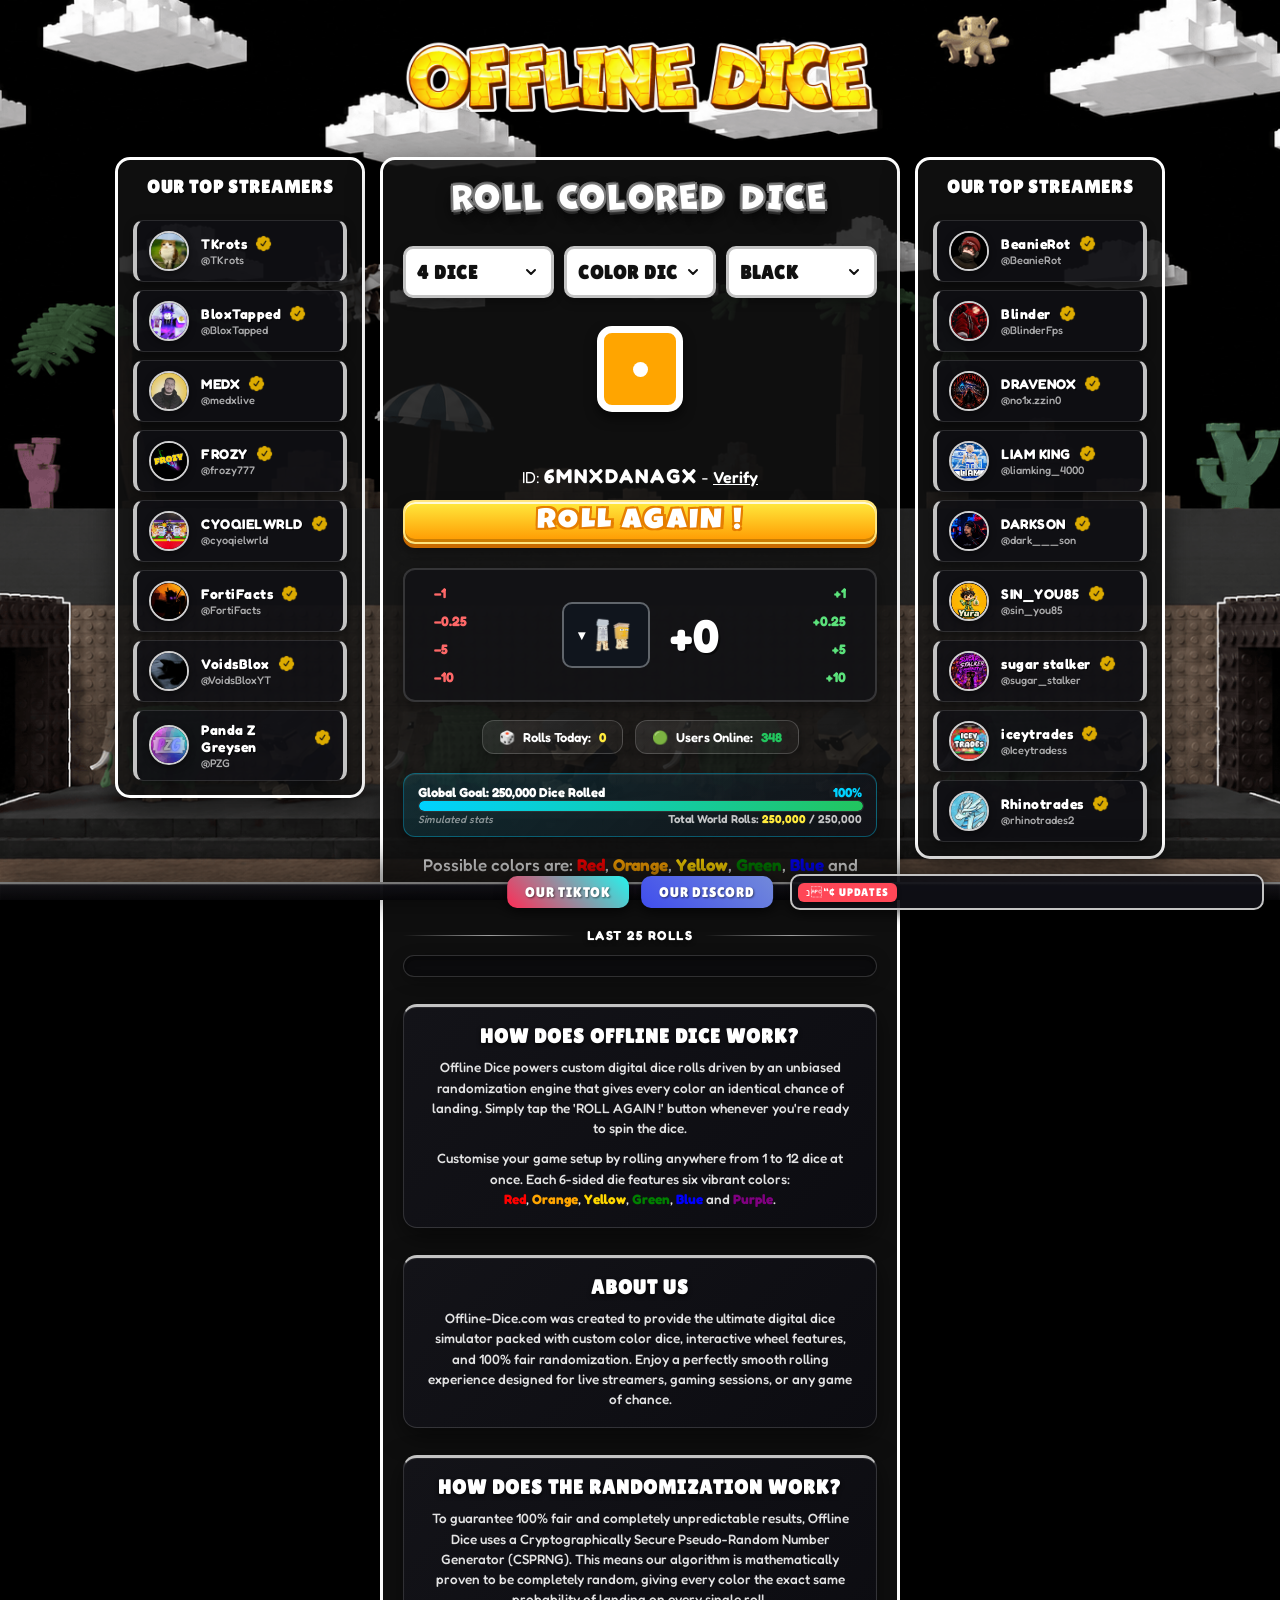
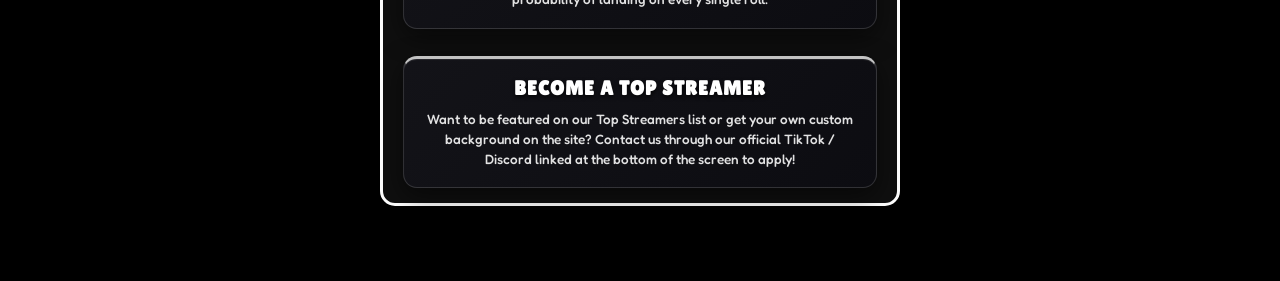
==== index.html @ 5ab49c66 "Initial commit: Offline Dice App" ====
<!DOCTYPE html>
<html lang="en">
<head>

  <!-- Google tag (gtag.js) -->
  
  

  <meta charset="UTF-8">
  <meta name="viewport" content="width=device-width, initial-scale=1.0">
  
  
  <title>Offline Dice App</title>
  <meta name="description" content="Play Offline Dice! The ultimate custom color dice simulator used by top TikTok streamers. Roll the dice now!">
  <meta name="robots" content="index, follow">
  
  <meta property="og:title" content="Offline Dice - The Official Streamer Dice Game">
  <meta property="og:description" content="The custom color dice simulator used by your favorite streamers.">
  <meta property="og:type" content="website">
  <meta property="og:url" content="https://www.offline-dice.com/">

  <link rel="preconnect" href="https://fonts.googleapis.com">
  <link rel="preconnect" href="https://fonts.gstatic.com" crossorigin>
  <link href="https://fonts.googleapis.com/css2?family=Fredoka:wght@300;400;500;600;700;800;900&family=Lilita+One&family=Luckiest+Guy&display=swap" rel="stylesheet">
  <link rel="stylesheet" href="style.css">
  
  <style>
    @font-face {
      font-family: 'Marvin Regular';
      src: url('397-font_1.otf') format('opentype');
      font-weight: normal;
      font-style: normal;
    }

    :root {
      --theme-panel-bg: rgba(18, 18, 18, 0.85); 
      --vip-outline: #FFD700;
    }

    body {
      padding-bottom: 55px;
    }

    .main-layout {
      display: flex;
      justify-content: center;
      align-items: stretch;
      gap: 15px;
      max-width: 1200px;
      margin: 0 auto;
      padding: 0 15px;
    }

    .sidebar, .game-center {
      background-color: var(--theme-panel-bg) !important;
      border: 3px solid #FFFFFF !important;
      border-radius: 15px !important;
      box-shadow: 0 10px 30px rgba(0,0,0,0.6) !important;
      color: white;
    }

    .sidebar {
      width: 250px;
      flex-shrink: 0;
      padding: 15px;
      box-sizing: border-box;
      display: flex;
      flex-direction: column;
    }
    
    .game-center {
      flex: 1;
      max-width: 520px;
      padding: 15px 20px;
      box-sizing: border-box;
      display: flex;
      flex-direction: column;
      gap: 12px;
    }

    .sidebar h3 {
      text-align: center;
      color: white;
      margin-top: 0;
      margin-bottom: 15px;
      font-size: 16px;
      text-transform: uppercase;
      letter-spacing: 1px;
      font-weight: 700;
      font-family: 'Fredoka', sans-serif;
    }

    .game-center .roll-title {
      font-family: 'Marvin Regular', sans-serif !important;
      font-size: 32px !important;
      color: #FFFFFF !important;
      text-align: center !important;
      margin-top: 0 !important;
      margin-bottom: 15px !important;
      letter-spacing: 2.5px !important;
      text-transform: uppercase !important;
      font-weight: normal !important; 
      text-shadow: 
        -2px -2px 0 #777777, 
         2px -2px 0 #777777, 
        -2px  2px 0 #777777, 
         2px  2px 0 #777777, 
        -3px  0px 0 #444444, 
         3px  0px 0 #444444, 
         0px -3px 0 #444444, 
         0px  3px 0 #444444, 
         0px  5px 0px #2A2A2A, 
         0px  8px 15px rgba(0, 0, 0, 0.9) !important;
    }

    .streamer-list {
      display: flex;
      flex-direction: column;
      gap: 8px;
    }
    .streamer-card-link {
      text-decoration: none;
    }
    .streamer-card {
      position: relative !important;
      background: rgba(15, 15, 20, 0.7) !important;
      border: 1px solid rgba(255, 255, 255, 0.12) !important;
      border-left: 4px solid var(--theme-accent, #2196f3) !important;
      border-right: 4px solid var(--theme-accent, #2196f3) !important;
      border-radius: 10px !important;
      padding: 10px 12px !important;
      display: flex !important;
      flex-direction: row !important;
      align-items: center !important;
      gap: 12px !important;
      transition: all 0.25s cubic-bezier(0.25, 0.8, 0.25, 1) !important;
      overflow: visible !important;
      box-shadow: 0 4px 10px rgba(0, 0, 0, 0.4) !important;
    }
    .streamer-card:hover {
      background: rgba(255, 255, 255, 0.08) !important;
      border-color: rgba(255, 255, 255, 0.25) !important;
      border-left-color: var(--theme-accent, #2196f3) !important;
      border-right-color: var(--theme-accent, #2196f3) !important;
      transform: translateX(4px) !important;
      box-shadow: 0 6px 16px rgba(0, 0, 0, 0.6), 0 0 12px var(--theme-accent, rgba(33, 150, 243, 0.3)) !important;
    }
    
    .streamer-card > img {
      width: 36px !important;
      height: 36px !important;
      border-radius: 50% !important;
      border: 2px solid rgba(255, 255, 255, 0.8) !important;
      box-shadow: 0 2px 6px rgba(0, 0, 0, 0.5) !important;
      object-fit: cover !important;
      flex-shrink: 0 !important;
    }
    .verify-badge {
      width: 17px !important;
      height: 17px !important;
      border-radius: 0 !important;
      margin-left: 4px;
      vertical-align: -3px;
      display: inline-block;
    }
    
    .streamer-card div strong { 
      font-size: 14px !important; 
      color: #FFFFFF !important; 
      font-family: 'Fredoka', sans-serif !important;
      font-weight: 700 !important;
      letter-spacing: 0.5px !important;
      display: flex !important;
      align-items: center !important;
      gap: 4px !important;
    }
    .streamer-card div span { 
      font-size: 11px !important; 
      color: rgba(255, 255, 255, 0.65) !important; 
      display: block; 
      font-family: 'Fredoka', sans-serif !important;
      font-weight: 500 !important;
      margin-top: 1px !important;
    }

    .live-badge {
      position: absolute !important;
      top: 0 !important;
      right: 12px !important;
      transform: translateY(-50%) !important;
      background: #FF0000 !important;
      color: #FFFFFF !important;
      font-family: 'Fredoka', sans-serif !important;
      font-weight: 900 !important;
      font-size: 9.5px !important;
      padding: 2px 7px !important;
      border-radius: 5px !important;
      letter-spacing: 0.8px !important;
      text-transform: uppercase !important;
      display: inline-flex !important;
      align-items: center !important;
      gap: 4px !important;
      border: 1.5px solid #FFFFFF !important;
      box-shadow: 0 2px 6px rgba(0, 0, 0, 0.8) !important;
      z-index: 100 !important;
      pointer-events: none;
    }

    .streamer-card.is-live {
      border: 2px solid #FF0000 !important;
      background: rgba(255, 0, 0, 0.12) !important;
      box-shadow: 0 0 15px rgba(255, 0, 0, 0.5) !important;
    }

    .controls {
      display: flex !important;
      gap: 10px !important;
      width: 100% !important;
      margin: 0 !important;
    }
    .controls select {
      flex: 1 !important;
      min-width: 0 !important;
      background-color: #FFFFFF !important;
      color: #111111 !important;
      border: 3px solid var(--theme-accent, #2196f3) !important;
      padding: 12px 36px 12px 11px !important;
      border-radius: 10px !important;
      font-family: 'Lilita One', cursive !important;
      font-size: 19px !important;
      letter-spacing: 1px !important;
      text-transform: uppercase !important;
      text-align: left !important; 
      cursor: pointer !important;
      outline: none !important;
      box-shadow: 0 4px 10px rgba(0, 0, 0, 0.3) !important;
      transition: all 0.2s ease-in-out !important;
      appearance: none !important;
      -webkit-appearance: none !important;
      -moz-appearance: none !important;
      background-image: url("data:image/svg+xml;charset=UTF-8,%3csvg xmlns='http://www.w3.org/2000/svg' viewBox='0 0 24 24' fill='none' stroke='%23111111' stroke-width='3' stroke-linecap='round' stroke-linejoin='round'%3e%3cpath d='M6 9l6 6 6-6'/%3e%3c/svg%3e") !important;
      background-repeat: no-repeat !important;
      background-position: right 12px center !important;
      background-size: 16px !important;
    }

    .controls select:hover {
      background-color: #F8F9FA !important;
      transform: scale(1.02) !important;
      box-shadow: 0 6px 15px rgba(0, 0, 0, 0.4) !important;
    }

    .controls select option {
      background-color: #FFFFFF !important;
      color: #111111 !important;
      font-family: 'Fredoka', sans-serif !important;
      font-size: 20px !important;
      font-weight: 800 !important;
      padding: 10px !important;
    }

    .dice-display {
      margin: 10px 0;
      display: flex;
      justify-content: center;
      align-items: center;
      gap: 9px !important;
    }

    .die {
      border: 7.5px solid #FFFFFF !important; 
      border-radius: 15px !important;
      box-sizing: border-box !important;
      width: 86px !important;
      height: 86px !important;
      will-change: transform; 
      display: flex !important;
      justify-content: center !important;
      align-items: center !important;
    }
    .die-dot {
      background-color: #FFFFFF !important;
      border-radius: 50% !important;
      box-shadow: none !important;
      width: 15px !important; 
      height: 15px !important; 
    }

    .overlay-dice-container {
      display: flex !important;
      justify-content: center !important;
      align-items: center !important;
      gap: 9px !important;
    }

    .roll-btn {
      width: 100% !important;
      background: linear-gradient(180deg, #FFEA3D 0%, #FF9800 100%) !important;
      color: #FFFFFF !important;
      border: 2px solid #FFE57F !important;
      padding: 6px 16px !important;
      font-size: 28px !important;
      font-family: 'Luckiest Guy', cursive !important;
      letter-spacing: 2px !important;
      text-transform: uppercase !important;
      border-radius: 12px !important;
      cursor: pointer;
      margin-bottom: 12px !important;
      display: block;
      box-sizing: border-box !important;
      position: relative;
      overflow: hidden;
      box-shadow: 
        inset 0 2px 0 rgba(255, 255, 255, 0.8),
        inset 0 -3px 0 rgba(0, 0, 0, 0.2),
        0 4px 0 #C86A00,
        0 8px 15px rgba(0, 0, 0, 0.4) !important;
      text-shadow: 
        2px 2px 0px #E67E00, 
        -2px -2px 0px #E67E00, 
        2px -2px 0px #E67E00, 
        -2px 2px 0px #E67E00 !important;
      transition: filter 0.15s ease !important;
    }

    .roll-btn:hover:not(:disabled) {
      filter: brightness(1.08);
      box-shadow: 
        inset 0 2px 0 rgba(255, 255, 255, 0.9),
        inset 0 -3px 0 rgba(0, 0, 0, 0.2),
        0 4px 0 #C86A00,
        0 8px 15px rgba(0, 0, 0, 0.4) !important;
    }

    .roll-btn:active:not(:disabled) {
      transform: none !important;
      box-shadow: 
        inset 0 2px 0 rgba(255, 255, 255, 0.8),
        inset 0 -3px 0 rgba(0, 0, 0, 0.2),
        0 4px 0 #C86A00,
        0 8px 15px rgba(0, 0, 0, 0.4) !important;
    }

    .roll-btn:disabled {
      opacity: 0.5;
      cursor: not-allowed;
      filter: grayscale(0.6);
      transform: none !important;
    }

    .stretch-text {
      display: inline-block;
      transform: scaleX(1.12);
      transform-origin: center;
    }

    .counter-row {
      display: flex !important;
      align-items: center !important;
      justify-content: space-between !important;
      background: rgba(18, 18, 22, 0.85) !important;
      border: 2px solid rgba(255, 255, 255, 0.15) !important;
      border-radius: 12px !important;
      padding: 12px 22px !important;
      margin: 0 0 10px 0 !important;
      box-shadow: 0 6px 15px rgba(0, 0, 0, 0.4) !important;
      width: 100% !important;
      box-sizing: border-box !important;
      position: relative !important;
    }

    .counter-side {
      display: flex !important;
      flex-direction: column !important;
      gap: 6px !important;
      font-size: 14px !important;
      font-weight: bold !important;
      background-color: transparent !important;
      padding: 0 !important;
      min-width: 60px !important;
    }

    .counter-side span {
      background: transparent !important;
      border: none !important;
      border-radius: 0 !important;
      padding: 0 !important;
      font-family: 'Fredoka', sans-serif !important;
      font-size: 14px !important;
      font-weight: 700 !important;
      cursor: pointer !important;
      user-select: none !important;
      transition: color 0.1s ease, transform 0.1s ease !important;
      box-shadow: none !important;
    }

    .side-left {
      align-items: flex-start !important;
    }

    .side-left span {
      color: #ff6b6b !important;
    }

    .side-left span:hover {
      color: #ffffff !important;
      transform: scale(1.1) !important;
    }

    .side-left span:active {
      transform: scale(0.95) !important;
    }

    .side-right {
      align-items: flex-end !important;
    }

    .side-right span {
      color: #51cf66 !important;
    }

    .side-right span:hover {
      color: #ffffff !important;
      transform: scale(1.1) !important;
    }

    .side-right span:active {
      transform: scale(0.95) !important;
    }

    .counter-center-wrapper {
      display: flex !important;
      align-items: center !important;
      justify-content: center !important;
      position: relative !important;
      flex: 1 !important;
    }

    .counter-item-selector {
      position: absolute !important;
      right: calc(50% + 55px) !important;
      top: 50% !important;
      transform: translateY(-50%) !important;
      z-index: 10 !important;
    }

    .selected-item-btn {
      display: flex !important;
      align-items: center !important;
      gap: 8px !important;
      background: rgba(0, 0, 0, 0.4) !important;
      border: 2px solid rgba(255, 255, 255, 0.3) !important;
      border-radius: 10px !important;
      padding: 6px 10px !important;
      cursor: pointer !important;
      transition: all 0.2s ease !important;
      box-shadow: 0 3px 8px rgba(0,0,0,0.4) !important;
    }

    .selected-item-btn:hover {
      background: rgba(255, 255, 255, 0.15) !important;
      border-color: rgba(255, 255, 255, 0.5) !important;
    }

    .item-img-display {
      width: 52px !important;
      height: 52px !important;
      object-fit: contain !important;
      display: block !important;
    }

    .dropdown-arrow {
      color: #FFFFFF !important;
      font-size: 12px !important;
      opacity: 0.85 !important;
      user-select: none !important;
    }

    .item-dropdown-menu {
      display: none;
      position: absolute !important;
      top: calc(100% + 8px) !important;
      left: 50% !important;
      transform: translateX(-50%) !important;
      background: rgba(18, 18, 22, 0.95) !important;
      border: 2px solid rgba(255, 255, 255, 0.25) !important;
      border-radius: 12px !important;
      padding: 8px !important;
      z-index: 1000 !important;
      flex-direction: column !important;
      gap: 8px !important;
      box-shadow: 0 10px 25px rgba(0,0,0,0.8) !important;
      min-width: 68px !important;
    }

    .item-dropdown-menu.show {
      display: flex !important;
    }

    .item-option {
      display: flex !important;
      align-items: center !important;
      justify-content: center !important;
      padding: 6px !important;
      border-radius: 8px !important;
      cursor: pointer !important;
      transition: background 0.2s !important;
      border: 1px solid transparent !important;
    }

    .item-option:hover {
      background: rgba(255, 255, 255, 0.15) !important;
    }

    .item-option.active {
      border-color: var(--theme-accent, #2196f3) !important;
      background: rgba(255, 255, 255, 0.1) !important;
    }

    .item-option img {
      width: 50px !important;
      height: 50px !important;
      object-fit: contain !important;
      display: block !important;
    }

    .counter-center { 
      display: flex !important;
      align-items: center !important;
      justify-content: center !important;
      font-family: 'Fredoka', sans-serif !important;
      font-weight: 900 !important;
      font-size: 46px !important;
      color: #ffffff !important;
      text-shadow: 2px 2px 0 rgba(0,0,0,0.5) !important;
      background: transparent !important;
      border: none !important;
      box-shadow: none !important;
      height: auto !important;
      min-width: auto !important;
      padding: 0 !important;
    }

    .stats-container {
      display: flex;
      flex-direction: column;
      align-items: center;
      gap: 8px;
      margin-top: 1px;
      width: 100%;
    }
    .stats-row {
      display: flex;
      justify-content: center;
      gap: 12px;
      width: 100%;
      position: relative;
      top: -5px;
    }
    .stat-pill {
      background: linear-gradient(135deg, rgba(255, 255, 255, 0.08) 0%, rgba(255, 255, 255, 0.02) 100%);
      border: 1px solid rgba(255, 255, 255, 0.18);
      border-radius: 12px;
      padding: 8px 16px;
      font-size: 13px;
      color: #FFFFFF;
      font-family: 'Fredoka', sans-serif;
      font-weight: 600;
      display: flex;
      align-items: center;
      justify-content: center;
      gap: 8px;
      box-shadow: 0 4px 12px rgba(0,0,0,0.3);
      transition: all 0.2s ease;
    }
    .stat-pill:hover {
      border-color: rgba(255, 255, 255, 0.35);
      transform: translateY(-1px);
    }
    .small-grey-text { 
      color: #e0e0e0; 
      font-size: 17px; 
      font-weight: 500; 
      font-family: 'Fredoka', sans-serif;
      margin-top: 8px;
      text-align: center;
      line-height: 1.4;
    }

    .history-section {
      margin-top: 15px;
      width: 100%;
      box-sizing: border-box;
    }

    .inline-history-list {
      display: flex;
      flex-direction: column; 
      gap: 8px;
      width: 100%;
      background: rgba(10, 10, 14, 0.6);
      border: 1px solid rgba(255, 255, 255, 0.15);
      border-radius: 14px;
      padding: 10px;
      box-sizing: border-box;
      box-shadow: inset 0 2px 8px rgba(0,0,0,0.5), 0 4px 15px rgba(0,0,0,0.3);
    }

    .history-row {
      background: linear-gradient(135deg, rgba(255, 255, 255, 0.08) 0%, rgba(255, 255, 255, 0.03) 100%);
      border: 1px solid rgba(255, 255, 255, 0.12);
      border-radius: 10px;
      padding: 8px 12px;
      display: flex;
      align-items: center;
      justify-content: flex-start;
      gap: 12px;
      transition: all 0.2s cubic-bezier(0.25, 0.8, 0.25, 1);
      box-shadow: 0 2px 6px rgba(0,0,0,0.25);
      width: 100%;
      box-sizing: border-box;
    }

    .history-row:hover {
      transform: translateX(3px);
      background: linear-gradient(135deg, rgba(255, 255, 255, 0.15) 0%, rgba(255, 255, 255, 0.06) 100%);
      border-color: rgba(255, 255, 255, 0.3);
      box-shadow: 0 4px 12px rgba(0,0,0,0.4);
    }

    .history-number {
      font-family: 'Fredoka', sans-serif;
      font-weight: 800;
      color: #00D2FF;
      background: rgba(0, 112, 255, 0.15);
      border: 1px solid rgba(0, 210, 255, 0.3);
      border-radius: 6px;
      padding: 2px 8px;
      font-size: 12px;
      text-align: center;
      min-width: 28px;
      flex-shrink: 0;
      box-shadow: 0 2px 4px rgba(0,0,0,0.3);
    }

    .mini-die {
      width: 26px !important;
      height: 26px !important;
      border-radius: 7px !important;
      border: 2.5px solid #FFFFFF !important;
      display: flex !important;
      justify-content: center !important;
      align-items: center !important;
      box-sizing: border-box !important;
      box-shadow: 0 3px 6px rgba(0,0,0,0.4), inset 0 1px 1px rgba(255,255,255,0.4) !important;
      transition: transform 0.15s ease;
    }

    .mini-die:hover {
      transform: scale(1.15);
    }

    .mini-die-dot {
      width: 5px !important;
      height: 5px !important;
      background-color: #FFFFFF !important;
      border-radius: 50% !important;
      box-shadow: inset 0 1px 1px rgba(0,0,0,0.3) !important;
    }

    .info-square {
      background: linear-gradient(135deg, rgba(20, 20, 26, 0.85) 0%, rgba(12, 12, 18, 0.85) 100%) !important;
      border: 1px solid rgba(255, 255, 255, 0.15) !important;
      border-top: 3px solid var(--theme-accent, #2196f3) !important;
      border-radius: 14px !important;
      padding: 18px 20px !important;
      margin-top: 15px !important;
      text-align: center !important;
      box-sizing: border-box !important;
      width: 100% !important;
      box-shadow: 0 8px 24px rgba(0, 0, 0, 0.5), inset 0 1px 1px rgba(255, 255, 255, 0.1) !important;
      transition: all 0.25s cubic-bezier(0.25, 0.8, 0.25, 1) !important;
    }
    .info-square:hover {
      border-color: rgba(255, 255, 255, 0.3) !important;
      border-top-color: var(--theme-accent, #2196f3) !important;
      transform: translateY(-2px) !important;
      box-shadow: 0 12px 30px rgba(0, 0, 0, 0.6) !important;
    }
    .info-square-title {
      font-family: 'Lilita One', cursive !important;
      font-size: 20px !important;
      color: #FFFFFF !important;
      margin-top: 0 !important;
      margin-bottom: 10px !important;
      text-shadow: 0 2px 4px rgba(0, 0, 0, 0.8) !important;
      letter-spacing: 1px !important;
      text-transform: uppercase !important;
    }
    .info-square-text {
      font-family: 'Fredoka', sans-serif !important;
      font-size: 13.5px !important;
      color: rgba(255, 255, 255, 0.88) !important;
      font-weight: 500 !important;
      line-height: 1.5 !important;
      margin: 0 0 10px 0 !important;
    }
    .info-square-text:last-child {
      margin-bottom: 0 !important;
    }

    .roll-overlay {
      position: fixed;
      top: 0; 
      left: 0; 
      width: 100vw; 
      height: 100vh;
      z-index: 99999;
      display: flex;
      flex-direction: column;
      justify-content: center;
      align-items: center;
      opacity: 1;
      transition: opacity 0.3s ease;
      background-color: #000;
      background-size: cover;
      background-position: center;
      background-attachment: fixed;
      background-repeat: no-repeat;
    }

    .roll-overlay.hidden {
      opacity: 0;
      pointer-events: none;
    }

    .overlay-title {
      font-family: 'Marvin Regular', sans-serif;
      font-size: 36px; 
      color: #FFFFFF;
      letter-spacing: 2px;
      margin-bottom: 18px; 
      font-weight: normal !important;
      text-shadow: 
        2px 2px 0 #555, 
        -2px -2px 0 #555, 
        2px -2px 0 #555, 
        -2px 2px 0 #555, 
        4px 4px 0 #111;
    }

    .overlay-dice-container {
      display: flex !important;
      justify-content: center !important;
      align-items: center !important;
      gap: 9px !important;
    }

    @keyframes diceShake {
      0% { transform: translate(0, 0) rotate(0deg); }
      12% { transform: translate(-3px, 2px) rotate(-2deg); }
      25% { transform: translate(3px, -3px) rotate(2deg); }
      37% { transform: translate(-2px, -3px) rotate(-1deg); }
      50% { transform: translate(3px, 3px) rotate(2deg); }
      62% { transform: translate(-3px, -2px) rotate(-2deg); }
      75% { transform: translate(2px, 3px) rotate(1deg); }
      87% { transform: translate(-2px, 2px) rotate(-1deg); }
      100% { transform: translate(0, 0) rotate(0deg); }
    }
    
    .initial-shake {
      animation: diceShake 0.6s ease-in-out 1 forwards !important; 
    }

    .big-die {
      width: 86px !important;
      height: 86px !important;
      border-radius: 15px !important;
      background-color: #E6E6E6 !important; 
      border: 7.5px solid white !important;
      display: flex;
      justify-content: center;
      align-items: center;
      box-shadow: none !important; 
      will-change: transform; 
      box-sizing: border-box !important; 
    }

    .big-die-dot {
      width: 15px !important;
      height: 15px !important;
      background-color: white !important;
      border-radius: 50% !important;
      box-shadow: inset 0 1px 2px rgba(0,0,0,0.1) !important; 
    }

    .vip-pfp {
      width: 27px;
      height: 27px;
      border-radius: 50%;
      border: 2.5px solid #FFFFFF;
      box-shadow: 0 2px 6px rgba(0,0,0,0.8);
      object-fit: cover;
    }

    .success-toast {
      position: fixed;
      top: -70px;
      left: 50%;
      transform: translateX(-50%);
      background-color: #2e7d32;
      color: white;
      font-family: 'Fredoka', sans-serif;
      font-size: 16px;
      font-weight: 700;
      padding: 12px 28px;
      border-radius: 10px;
      box-shadow: 0 8px 25px rgba(0,0,0,0.6);
      z-index: 999999;
      transition: top 0.4s cubic-bezier(0.175, 0.885, 0.32, 1.275);
      border: 2px solid #81c784;
      letter-spacing: 0.5px;
      text-align: center;
    }
    .success-toast.show {
      top: 25px;
    }

    .site-footer {
      position: fixed !important;
      bottom: 0 !important;
      left: 0 !important;
      right: 0 !important;
      width: 100vw !important;
      max-width: 100vw !important;
      margin: 0 !important;
      background: linear-gradient(180deg, rgba(16, 16, 22, 0.95) 0%, rgba(6, 6, 8, 0.99) 100%) !important;
      backdrop-filter: blur(14px) !important;
      -webkit-backdrop-filter: blur(14px) !important;
      border-top: 2px solid rgba(255, 255, 255, 0.2) !important;
      padding: 8px 16px !important;
      display: flex !important;
      justify-content: space-between !important;
      align-items: center !important;
      z-index: 99999 !important;
      box-shadow: 0 -10px 35px rgba(0, 0, 0, 0.95), inset 0 1px 1px rgba(255, 255, 255, 0.15) !important;
      box-sizing: border-box !important;
    }

    .site-footer::before {
      content: '';
      position: absolute;
      top: -2px;
      left: 0;
      right: 0;
      width: 100%;
      height: 2px;
      background: #777777 !important;
      pointer-events: none;
    }

    .footer-left-group {
      display: flex;
      align-items: center;
      gap: 12px;
      z-index: 2;
    }

    .vip-footer-btn {
      position: relative !important;
      left: auto !important;
      right: auto !important;
      top: auto !important;
      bottom: auto !important;
      background: linear-gradient(135deg, rgba(255, 215, 0, 0.2) 0%, rgba(255, 152, 0, 0.1) 100%) !important;
      color: #FFD700 !important;
      border: 2px solid #FFD700 !important;
      font-family: 'Lilita One', cursive !important;
      font-size: 13px !important;
      padding: 0 14px !important;
      height: 36px !important;
      border-radius: 10px !important;
      cursor: pointer;
      letter-spacing: 0.8px;
      box-shadow: 0 4px 12px rgba(0, 0, 0, 0.5), inset 0 1px 1px rgba(255, 255, 255, 0.2) !important;
      transition: all 0.25s cubic-bezier(0.25, 0.8, 0.25, 1) !important;
      display: inline-flex !important;
      align-items: center !important;
      justify-content: center !important;
      gap: 6px !important;
      box-sizing: border-box !important;
      text-shadow: 0 2px 4px rgba(0, 0, 0, 0.8) !important;
    }

    .vip-footer-btn:hover {
      transform: translateY(-2px) scale(1.04) !important;
      background: linear-gradient(135deg, rgba(255, 215, 0, 0.35) 0%, rgba(255, 152, 0, 0.2) 100%) !important;
      box-shadow: 0 6px 20px rgba(255, 215, 0, 0.4), inset 0 1px 2px rgba(255, 215, 0, 0.4) !important;
      border-color: #FFE57F !important;
      color: #FFFFFF !important;
    }

    .lang-dropup-container {
      position: relative;
      display: inline-block;
    }

    .lang-footer-btn {
      position: relative !important;
      background: linear-gradient(135deg, rgba(33, 150, 243, 0.2) 0%, rgba(0, 112, 255, 0.1) 100%) !important;
      color: #64B5F6 !important;
      border: 2px solid #2196f3 !important;
      font-family: 'Lilita One', cursive !important;
      font-size: 13px !important;
      padding: 0 14px !important;
      height: 36px !important;
      border-radius: 10px !important;
      cursor: pointer;
      letter-spacing: 0.8px;
      box-shadow: 0 4px 12px rgba(0, 0, 0, 0.5), inset 0 1px 1px rgba(255, 255, 255, 0.2) !important;
      transition: all 0.25s cubic-bezier(0.25, 0.8, 0.25, 1) !important;
      display: inline-flex !important;
      align-items: center !important;
      justify-content: center !important;
      gap: 6px !important;
      box-sizing: border-box !important;
      text-shadow: 0 2px 4px rgba(0, 0, 0, 0.8) !important;
    }

    .lang-footer-btn:hover {
      transform: translateY(-2px) scale(1.04) !important;
      background: linear-gradient(135deg, rgba(33, 150, 243, 0.35) 0%, rgba(0, 112, 255, 0.2) 100%) !important;
      box-shadow: 0 6px 20px rgba(33, 150, 243, 0.4), inset 0 1px 2px rgba(255, 255, 255, 0.4) !important;
      border-color: #90CAF9 !important;
      color: #FFFFFF !important;
    }

    .lang-dropup-menu {
      display: none;
      position: absolute;
      bottom: calc(100% + 8px);
      left: 0;
      right: 0;
      width: 100%;
      min-width: 100%;
      box-sizing: border-box;
      background-color: #1a1a1a;
      border: 2px solid #2196f3;
      border-radius: 10px;
      box-shadow: 0 -8px 25px rgba(0,0,0,0.8);
      z-index: 999999;
      overflow: hidden;
      flex-direction: column;
    }

    .lang-dropup-menu.show {
      display: flex;
    }

    .lang-option {
      padding: 9px 12px;
      color: white;
      font-family: 'Fredoka', sans-serif;
      font-size: 13px;
      font-weight: 600;
      cursor: pointer;
      transition: background 0.2s;
      display: flex;
      align-items: center;
      gap: 8px;
      border-bottom: 1px solid rgba(255, 255, 255, 0.1);
      white-space: nowrap;
    }

    .lang-option:last-child {
      border-bottom: none;
    }

    .lang-option:hover {
      background-color: #2196f3;
      color: white;
    }

    .lang-flag-img {
      width: 18px;
      height: 13px;
      object-fit: cover;
      border-radius: 2px;
      display: inline-block;
      box-shadow: 0 1px 3px rgba(0,0,0,0.5);
    }

    .footer-center-group {
      position: absolute;
      left: 50%;
      transform: translateX(-50%);
      display: flex;
      gap: 12px;
      align-items: center;
      z-index: 2;
    }

    .tiktok-footer-btn,
    .discord-footer-btn {
      color: white !important;
      font-family: 'Lilita One', cursive !important;
      font-size: 14px !important;
      padding: 8px 18px !important;
      border-radius: 10px !important;
      text-decoration: none !important;
      letter-spacing: 0.8px !important;
      box-shadow: 0 4px 12px rgba(0,0,0,0.6) !important;
      transition: transform 0.2s ease, opacity 0.2s !important;
      display: inline-block !important;
      text-shadow: 1px 1px 2px rgba(0,0,0,0.5) !important;
      border: none !important;
      height: auto !important;
    }

    .tiktok-footer-btn {
      background-image: linear-gradient(45deg, #fe2c55, #25f4ee) !important;
    }
    .tiktok-footer-btn:hover {
      transform: scale(1.05) !important;
      opacity: 0.9 !important;
    }

    .discord-footer-btn {
      background: linear-gradient(45deg, #404EED, #7289DA) !important;
    }
    .discord-footer-btn:hover {
      transform: scale(1.05) !important;
      opacity: 0.9 !important;
    }

    .blur-btn {
      width: 160px !important;
      margin: 0 auto !important;
      background: rgba(20, 20, 25, 0.85) !important;
      color: #CCCCCC !important;
      border: 2px solid rgba(255, 255, 255, 0.18) !important;
      font-family: 'Fredoka', sans-serif !important;
      font-weight: 700 !important;
      font-size: 14px !important;
      letter-spacing: 1px !important;
      text-transform: uppercase !important;
      padding: 12px 16px !important;
      border-radius: 12px !important;
      cursor: pointer;
      text-align: center;
      transition: all 0.2s ease !important;
      box-shadow: 0 4px 12px rgba(0, 0, 0, 0.5), inset 0 1px 1px rgba(255, 255, 255, 0.1) !important;
      display: block !important;
      box-sizing: border-box !important;
    }

    .blur-btn:hover {
      background: rgba(35, 35, 45, 0.95) !important;
      border-color: rgba(255, 255, 255, 0.35) !important;
      color: #FFFFFF !important;
      transform: translateY(-1px);
    }

    .blur-btn:active {
      transform: translateY(1px);
    }

    .blur-btn.active {
      background: linear-gradient(135deg, #16A34A 0%, #15803D 100%) !important;
      border-color: #22C55E !important;
      color: #FFFFFF !important;
      box-shadow: 0 4px 12px rgba(0, 0, 0, 0.5), inset 0 1px 1px rgba(255, 255, 255, 0.3) !important;
      text-shadow: 0 1px 2px rgba(0, 0, 0, 0.5) !important;
    }

    .blur-btn.active:hover {
      background: linear-gradient(135deg, #22C55E 0%, #16A34A 100%) !important;
      border-color: #4ADE80 !important;
      box-shadow: 0 4px 12px rgba(0, 0, 0, 0.5), inset 0 1px 1px rgba(255, 255, 255, 0.4) !important;
    }

    /* BOTTOM RIGHT NEWS TICKER BANNER STYLES */
    .news-ticker-bar {
      position: absolute !important;
      right: 16px !important;
      left: calc(50% + 150px) !important;
      top: 50% !important;
      transform: translateY(-50%) !important;
      height: 36px !important;
      background: rgba(15, 15, 22, 0.9) !important;
      border: 2px solid var(--theme-accent, #2196f3) !important;
      border-radius: 10px !important;
      display: flex !important;
      align-items: center !important;
      overflow: hidden !important;
      box-shadow: 0 4px 12px rgba(0, 0, 0, 0.5) !important;
      box-sizing: border-box !important;
      padding: 2px 6px !important;
      z-index: 2 !important;
    }

    .news-ticker-badge {
      background: #FF4757 !important;
      color: #FFFFFF !important;
      font-family: 'Lilita One', cursive !important;
      font-size: 11px !important;
      letter-spacing: 0.8px !important;
      padding: 3px 8px !important;
      border-radius: 6px !important;
      flex-shrink: 0 !important;
      z-index: 2 !important;
      box-shadow: 0 2px 4px rgba(0, 0, 0, 0.4) !important;
    }

    .news-ticker-content {
      flex: 1 !important;
      overflow: hidden !important;
      position: relative !important;
      display: flex !important;
      align-items: center !important;
    }

    .news-ticker-text {
      display: inline-block !important;
      white-space: nowrap !important;
      padding-left: 100% !important;
      animation: newsTickerScroll 25s linear infinite !important;
      font-family: 'Fredoka', sans-serif !important;
      font-weight: 700 !important;
      font-size: 12.5px !important;
      color: #FFFFFF !important;
      text-shadow: 1px 1px 2px rgba(0,0,0,0.8) !important;
    }

    .news-ticker-text:hover {
      animation-play-state: paused !important;
      cursor: pointer !important;
    }

    @keyframes newsTickerScroll {
      0% { transform: translate3d(0, 0, 0); }
      100% { transform: translate3d(-100%, 0, 0); }
    }
  </style>
  <style id="large-dice-support">
    #diceContainer {
      flex-wrap: wrap !important;
      justify-content: center !important;
      align-items: flex-start !important;
      align-content: flex-start !important;
      width: 100% !important;
      max-width: 100% !important;
      max-height: 600px;
      overflow-y: auto;
      overflow-x: hidden;
      padding: 6px;
    }

    #rollOverlay .overlay-dice-container {
      flex-wrap: wrap !important;
      justify-content: center !important;
      align-items: center !important;
      align-content: center !important;
      width: auto !important;
      max-width: 94vw !important;
      max-height: 68vh !important;
      overflow-y: auto !important;
      overflow-x: hidden !important;
      padding: 10px;
    }

    #diceContainer::-webkit-scrollbar,
    #rollOverlay .overlay-dice-container::-webkit-scrollbar {
      width: 7px;
    }

    @media (max-width: 700px) {
      #diceContainer {
        max-height: 500px;
      }

      #rollOverlay .overlay-dice-container {
        max-height: 64vh !important;
      }
    }
  </style>
<style>.source-hidden-gameIdDisplay,.source-hidden-usersOnlineCount,.source-hidden-openVipLoginBtn,.source-hidden-langDropupBtn,.source-hidden-blurToggleBtn,.source-hidden-selectedItemBtn,.source-hidden-leftStreamerList,.source-hidden-rightStreamerList,.source-hidden-newsTickerText,#bgSelect,.global-goal-card,.counter-row,#vipLoginOverlay,#winnerModal,#resetNoticeModal,#headerVipBadge,#externalVipBanner,#wheelThemeSelect,#wheelDurationSelect,#wheelEasingSelect,#wheelSoundToggle,#wheelVolumeSlider,#wheelShowWinnerPopup,#wheelAutoDeduplicateToggle{display:none!important}.app-brand{text-align:center;color:white;font:700 clamp(28px,5vw,50px) Fredoka,system-ui;margin:14px 0}label:has(>#wheelThemeSelect),label:has(>#wheelDurationSelect),label:has(>#wheelEasingSelect),label:has(>#wheelSoundToggle),label:has(>#wheelVolumeSlider),label:has(>#wheelShowWinnerPopup),label:has(>#wheelAutoDeduplicateToggle){display:none!important}</style><link rel="stylesheet" href="refinements.css?v=streamer-live"></head>
<body><h1 class="app-brand"><img src="offline-dice-logo.png?v=2" width="2172" height="724" alt="Offline Dice"></h1>

  <header style="margin: 0; padding: 10px 0 0 0; position: relative; display: inline-block; width: 100%; text-align: center;">
    <div style="display: inline-block; position: relative;">
      
      <div id="headerVipBadge" class="header-vip-corner-badge" style="display: none;">VIP</div>
    </div>
  </header>

  <div id="externalVipBanner" class="external-vip-banner" style="display: none;">
    <div class="external-vip-banner-inner">
      
      <h3 id="vip-room-name" class="vip-subtitle">USERNAME'S VIP ROOM</h3>
    </div>
  </div>

  <div class="main-layout">
    
    <div style="width: 250px; flex-shrink: 0; display: flex; flex-direction: column; gap: 15px;">
      <aside class="sidebar" style="width: 100%; box-sizing: border-box; height: fit-content;">
        <h3 style="font-family: 'Lilita One', cursive; font-size: 18px; letter-spacing: 1px;" data-i18n="topStreamers">OUR TOP STREAMERS</h3>
        <div class="streamer-list" id="leftStreamerList">
          <a href="https://www.tiktok.com/@liam2004ll" target="_blank" class="streamer-card-link">
            <div class="streamer-card">
              
              <div>
                <strong>LIAM TRADES </strong>
                <span>@liam2004ll</span>
              </div>
            </div>
          </a>
          <a href="https://www.tiktok.com/@medxlive" target="_blank" class="streamer-card-link">
            <div class="streamer-card">
              
              <div>
                <strong>MEDX </strong>
                <span>@medxlive</span>
              </div>
            </div>
          </a>
          <a href="https://www.tiktok.com/@liamking_4000" target="_blank" class="streamer-card-link">
            <div class="streamer-card">
              
              <div>
                <strong>LIAM KING </strong>
                <span>@liamking_4000</span>
              </div>
            </div>
          </a>
        </div>
      </aside>
    </div>

    <main class="game-center">

      <h3 class="roll-title" id="mainHeaderTitle" data-i18n="rollTitle">ROLL COLORED DICE</h3>
      
      <div class="controls">
        <select id="diceCount">
          <option value="1">1 DICE</option>
          <option value="2">2 DICE</option>
          <option value="3">3 DICE</option>
          <option value="4" selected>4 DICE</option>
          <option value="5">5 DICE</option>
          <option value="6">6 DICE</option>
          <option value="7">7 DICE</option>
          <option value="8">8 DICE</option>
          <option value="9">9 DICE</option>
          <option value="10">10 DICE</option>
          <option value="11">11 DICE</option>
          <option value="12">12 DICE</option>
          <option value="13">13 DICE</option>
          <option value="14">14 DICE</option>
          <option value="15">15 DICE</option>
          <option value="16">16 DICE</option>
          <option value="17">17 DICE</option>
          <option value="18">18 DICE</option>
          <option value="19">19 DICE</option>
          <option value="20">20 DICE</option>
          <option value="21">21 DICE</option>
          <option value="22">22 DICE</option>
          <option value="23">23 DICE</option>
          <option value="24">24 DICE</option>
          <option value="25">25 DICE</option>
          <option value="26">26 DICE</option>
          <option value="27">27 DICE</option>
          <option value="28">28 DICE</option>
          <option value="29">29 DICE</option>
          <option value="30">30 DICE</option>
          <option value="31">31 DICE</option>
          <option value="32">32 DICE</option>
          <option value="33">33 DICE</option>
          <option value="34">34 DICE</option>
          <option value="35">35 DICE</option>
          <option value="36">36 DICE</option>
          <option value="37">37 DICE</option>
          <option value="38">38 DICE</option>
          <option value="39">39 DICE</option>
          <option value="40">40 DICE</option>
          <option value="41">41 DICE</option>
          <option value="42">42 DICE</option>
          <option value="43">43 DICE</option>
          <option value="44">44 DICE</option>
          <option value="45">45 DICE</option>
          <option value="46">46 DICE</option>
          <option value="47">47 DICE</option>
          <option value="48">48 DICE</option>
          <option value="49">49 DICE</option>
          <option value="50">50 DICE</option>
          <option value="51">51 DICE</option>
          <option value="52">52 DICE</option>
          <option value="53">53 DICE</option>
          <option value="54">54 DICE</option>
          <option value="55">55 DICE</option>
          <option value="56">56 DICE</option>
          <option value="57">57 DICE</option>
          <option value="58">58 DICE</option>
          <option value="59">59 DICE</option>
          <option value="60">60 DICE</option>
          <option value="61">61 DICE</option>
          <option value="62">62 DICE</option>
          <option value="63">63 DICE</option>
          <option value="64">64 DICE</option>
          <option value="65">65 DICE</option>
          <option value="66">66 DICE</option>
          <option value="67">67 DICE</option>
          <option value="68">68 DICE</option>
          <option value="69">69 DICE</option>
          <option value="70">70 DICE</option>
          <option value="71">71 DICE</option>
          <option value="72">72 DICE</option>
          <option value="73">73 DICE</option>
          <option value="74">74 DICE</option>
          <option value="75">75 DICE</option>
          <option value="76">76 DICE</option>
          <option value="77">77 DICE</option>
          <option value="78">78 DICE</option>
          <option value="79">79 DICE</option>
          <option value="80">80 DICE</option>
          <option value="81">81 DICE</option>
          <option value="82">82 DICE</option>
          <option value="83">83 DICE</option>
          <option value="84">84 DICE</option>
          <option value="85">85 DICE</option>
          <option value="86">86 DICE</option>
          <option value="87">87 DICE</option>
          <option value="88">88 DICE</option>
          <option value="89">89 DICE</option>
          <option value="90">90 DICE</option>
          <option value="91">91 DICE</option>
          <option value="92">92 DICE</option>
          <option value="93">93 DICE</option>
          <option value="94">94 DICE</option>
          <option value="95">95 DICE</option>
          <option value="96">96 DICE</option>
          <option value="97">97 DICE</option>
          <option value="98">98 DICE</option>
          <option value="99">99 DICE</option>
          <option value="100">100 DICE</option>
        </select>

        <select id="diceType">
          <option value="color" data-i18n="colorDiceOpt">COLOR DICE</option>
          <option value="wheel">WHEEL</option>
        </select>

        <select id="bgSelect">
          <option value="sabblack.png">BLACK</option>
          <option value="sabblue.png">BLUE</option>
          <option value="sabgreen.png">GREEN</option>
          <option value="sabyellow.png">YELLOW</option>
          <option value="sabred.png">RED</option>
          <option value="sabpurple.png">PURPLE</option>
          <option value="saborange.png">ORANGE</option>
          <option value="ronaldobackground.png">RONALDO</option>
          <option value="lapeacebackground.png">LA PEACE</option>
          <option value="darkfantasy.png">DARK FANTASY</option>
          <option value="dessertbackground.png">DESSERT</option>
          <option value="sasukebackground.png">SASUKE</option>
          <option value="mentalistbackground.png">MENTALIST</option>
          <option value="rickmortybackground.png">CHILLING RICK</option>
        </select>
      </div>

      <!-- DICE GAME VIEW -->
      <div id="diceGameView" style="width: 100%; display: flex; flex-direction: column; align-items: center; gap: 12px;">
        <div class="dice-display" id="diceContainer">
          <div class="die-wrapper">
            <div class="die" style="background-color: #FFA500;"><div class="die-dot"></div></div>
            <div class="die-label" style="color: #FFA500;">Orange</div>
          </div>
        </div>

        <div style="text-align: center; color: white; font-family: 'Fredoka', sans-serif;">
          ID: <strong id="gameIdDisplay" style="font-size: 20px; letter-spacing: 2px;">LOADING...</strong> - <a href="verify.html" id="verifyRollLink" style="color: #FFFFFF; text-decoration: underline; font-weight: 600;" data-i18n="verifyLink">Verify</a>
        </div>

        <button id="rollBtn" class="roll-btn">
          <span class="stretch-text" data-i18n="rollBtn">ROLL AGAIN !</span>
        </button>

        <section id="itemCounter" class="counter-row" aria-label="Item counter"><div class="counter-side side-left"><button type="button" data-counter-change="-1">−1</button><button type="button" data-counter-change="-0.25">−0.25</button><button type="button" data-counter-change="-5">−5</button><button type="button" data-counter-change="-10">−10</button></div><div class="counter-center-wrapper"><div class="counter-picker"><button type="button" id="counterChoice" aria-expanded="false" aria-controls="counterItems"><span aria-hidden="true">▾</span><img src="basegarama.png" alt="Base Garama" width="42" height="42"></button><div id="counterItems" hidden><button type="button" data-counter-item="standard" title="Base Garama" aria-pressed="false"><img src="basegarama.png" alt="Base Garama" width="42" height="42"></button><button type="button" data-counter-item="rainbow" title="Rainbow Garama" aria-pressed="false"><img src="rainbowgarama.png" alt="Rainbow Garama" width="42" height="42"></button><button type="button" data-counter-item="dragon" title="Dragon Cannelloni" aria-pressed="false"><img src="dragoncannenoli.png" alt="Dragon Cannelloni" width="42" height="42"></button><button type="button" data-counter-item="crown" title="Skibidi" aria-pressed="false"><img src="skibidi.png" alt="Skibidi" width="42" height="42"></button></div></div><output id="mainCounter" class="counter-center" aria-live="polite">+0</output></div><div class="counter-side side-right"><button type="button" data-counter-change="1">+1</button><button type="button" data-counter-change="0.25">+0.25</button><button type="button" data-counter-change="5">+5</button><button type="button" data-counter-change="10">+10</button></div></section>

        <div class="stats-container">
          <div class="stats-row">
            <div class="stat-pill"><span aria-hidden="true">&#127922;</span> <span data-i18n="rollsToday">Rolls Today:</span> <strong id="rollsTodayCount" style="color: #FFEA3D; font-weight: 800;">0</strong></div>
            <div class="stat-pill"><span aria-hidden="true">&#128994;</span> Users Online: <strong style="color:#22c55e">348</strong></div>
          </div>

          <!-- GLOBAL DICE GOAL CARD -->
          <div class="global-goal-card">
            <div class="global-goal-header">
              <span><span data-i18n="globalGoalTitle">Global Goal:</span> 250,000 <span data-i18n="diceRolledText">Dice Rolled</span></span>
              <strong id="globalGoalPercent" style="color: #00D2FF;">100%</strong>
            </div>
            <div class="goal-bar-bg">
              <div id="goalProgressBar" class="goal-bar-fill" style="width: 100%;"></div>
            </div>
            <div class="global-goal-footer">
              <span class="goal-update-note" data-i18n="goalUpdateNote">Simulated stats</span>
              <span><span data-i18n="totalWorldRolls">Total World Rolls:</span> <strong id="globalDiceCount" style="color: #FFEA3D;">250,000</strong> / 250,000</span>
            </div>
          </div>

          <div class="small-grey-text" data-i18n="possibleColorsHtml">Possible colors are: <span style="color:#FF0000; font-weight: 800;">Red</span>, <span style="color:#FFA500; font-weight: 800;">Orange</span>, <span style="color:#FFD700; font-weight: 800;">Yellow</span>, <span style="color:#008000; font-weight: 800;">Green</span>, <span style="color:#0000FF; font-weight: 800;">Blue</span> and <span style="color:#800080; font-weight: 800;">Purple</span>.</div>
        </div>

        <div class="history-section">
          <div class="history-title" data-i18n="last25Rolls">LAST 25 ROLLS</div>
          <div id="inlineHistoryList" class="inline-history-list"></div>
        </div>
        
        <div class="info-square">
          <h4 class="info-square-title" data-i18n="howItWorksTitle">HOW DOES OFFLINE DICE WORK?</h4>
          <p class="info-square-text" data-i18n="howItWorksText1">Offline Dice powers custom digital dice rolls driven by an unbiased randomization engine that gives every color an identical chance of landing. Simply tap the 'ROLL AGAIN !' button whenever you're ready to spin the dice.</p>
          <p class="info-square-text" data-i18n="howItWorksText2Html">Customise your game setup by rolling anywhere from 1 to 12 dice at once. Each 6-sided die features six vibrant colors:<br>
          <span style="color:#FF0000; font-weight:700;">Red</span>, <span style="color:#FFA500; font-weight:700;">Orange</span>, <span style="color:#FFD700; font-weight:700;">Yellow</span>, <span style="color:#008000; font-weight:700;">Green</span>, <span style="color:#0000FF; font-weight:700;">Blue</span> and <span style="color:#800080; font-weight:700;">Purple</span>.</p>
        </div>
        
        <div class="info-square">
          <h4 class="info-square-title" data-i18n="aboutUsTitle">ABOUT US</h4>
          <p class="info-square-text" data-i18n="aboutUsText">Offline-Dice.com was created to provide the ultimate digital dice simulator packed with custom color dice, interactive wheel features, and 100% fair randomization. Enjoy a perfectly smooth rolling experience designed for live streamers, gaming sessions, or any game of chance.</p>
        </div>

        <div class="info-square">
          <h4 class="info-square-title" data-i18n="randomizationTitle">HOW DOES THE RANDOMIZATION WORK?</h4>
          <p class="info-square-text" data-i18n="randomizationText">To guarantee 100% fair and completely unpredictable results, Offline Dice uses a Cryptographically Secure Pseudo-Random Number Generator (CSPRNG). This means our algorithm is mathematically proven to be completely random, giving every color the exact same probability of landing on every single roll.</p>
        </div>
        
        <div class="info-square">
          <h4 class="info-square-title" data-i18n="becomeStreamerTitle">BECOME A TOP STREAMER</h4>
          <p class="info-square-text" data-i18n="becomeStreamerText">Want to be featured on our Top Streamers list or get your own custom background on the site? Contact us through our official TikTok / Discord linked at the bottom of the screen to apply!</p>
        </div>
      </div>

      <!-- REDESIGNED OFFLINE WHEEL VIEW -->
      <div id="wheelGameView" style="display: none; width: 100%;">
        <div class="wheel-wrapper">
          <div class="wheel-canvas-container">
            <div id="wheelPointer" class="wheel-pointer">
              <div class="pointer-head"></div>
              <div class="pointer-body"></div>
              <div class="pointer-glow"></div>
            </div>
            <canvas id="wheelCanvas" width="360" height="360"></canvas>
          </div>

          <button id="spinWheelBtn" class="roll-btn">
            <span class="stretch-text">SPIN WHEEL !</span>
          </button>

          <div class="wheel-controls-panel">
            <div class="wheel-panel-header">
              <span class="wheel-panel-title">נ‘¥ NAMES & ENTRIES</span>
              <span id="wheelEntryCountBadge" class="wheel-count-badge">0 / 100</span>
            </div>

            <textarea id="wheelNamesTextarea" class="wheel-names-input" placeholder="Player 1&#10;Player 2&#10;Player 3"></textarea>

            <div class="wheel-quick-actions">
              <button class="wheel-action-btn">נ”€ Shuffle</button>
              <button class="wheel-action-btn">נ”₪ Sort A-Z</button>
              <button class="wheel-action-btn">ג¨ Unique</button>
              <button class="wheel-action-btn">נ“‹ Samples</button>
              <button class="wheel-action-btn clear-btn">נ—‘ן¸ Clear</button>
            </div>

            <div class="wheel-settings-section">
              <div class="section-badge">ג™ן¸ SPIN PHYSICS</div>
              <div class="wheel-settings-grid">
                <div class="wheel-setting-card">
                  <label for="wheelDurationSelect">Spin Duration</label>
                  <select id="wheelDurationSelect" class="wheel-select">
                    <option value="3">ג¡ 3 Seconds (Fast)</option>
                    <option value="5" selected>ג±ן¸ 5 Seconds (Standard)</option>
                    <option value="8">ג³ 8 Seconds (Dramatic)</option>
                    <option value="10">נ­ 10 Seconds (Showcase)</option>
                    <option value="15">נ¬ 15 Seconds (Epic)</option>
                  </select>
                </div>

                <div class="wheel-setting-card">
                  <label for="wheelEasingSelect">Deceleration Style</label>
                  <select id="wheelEasingSelect" class="wheel-select">
                    <option value="smooth" selected>נ Smooth Glide</option>
                    <option value="bouncy">נ’¥ Bouncy Friction</option>
                    <option value="sudden">נ›‘ Sudden Stop</option>
                  </select>
                </div>
              </div>
            </div>

            <div class="wheel-settings-section">
              <div class="section-badge">נ¨ VISUAL CUSTOMIZATION</div>
              <div class="wheel-settings-grid">
                <div class="wheel-setting-card">
                  <label for="wheelThemeSelect">Color Palette</label>
                  <select id="wheelThemeSelect" class="wheel-select">
                    <option value="vibrant" selected>נˆ Vibrant Rainbow</option>
                    <option value="neon">ג¡ Neon Cyber</option>
                    <option value="pastel">נ¸ Pastel Soft</option>
                    <option value="gold">נ‘‘ Gold Luxury</option>
                    <option value="monochrome">נ–₪ Dark Mono</option>
                  </select>
                </div>

                <div class="wheel-setting-card">
                  <label for="wheelCenterTextInput">Center Cap Text</label>
                  <input type="text" id="wheelCenterTextInput" class="wheel-text-input" value="OFFLINE" maxlength="10">
                </div>

                <div class="wheel-setting-card full-width">
                  <div class="toggle-switch-row">
                    <span>Show Slice Numbers (#1, #2...)</span>
                    <label class="custom-switch">
                      <input type="checkbox" id="wheelShowNumbersToggle">
                      <span class="switch-slider"></span>
                    </label>
                  </div>
                </div>

                <div class="wheel-setting-card full-width">
                  <div class="toggle-switch-row">
                    <span>Hide Text Labels on Slices</span>
                    <label class="custom-switch">
                      <input type="checkbox" id="wheelHideTextToggle">
                      <span class="switch-slider"></span>
                    </label>
                  </div>
                </div>
              </div>
            </div>

            <div class="wheel-settings-section">
              <div class="section-badge">נ” AUDIO & WINNER RULES</div>
              <div class="wheel-settings-grid">
                <div class="wheel-setting-card full-width">
                  <div class="toggle-switch-row">
                    <span>Wheel Tick Boundary Sound</span>
                    <label class="custom-switch">
                      <input type="checkbox" id="wheelSoundToggle" checked>
                      <span class="switch-slider"></span>
                    </label>
                  </div>
                  <div class="wheel-volume-slider-row" style="margin-top: 8px;">
                    <span style="font-size: 12px; color: #aaa;">Volume:</span>
                    <input type="range" id="wheelVolumeSlider" min="0" max="1" step="0.05" value="0.8">
                  </div>
                </div>

                <div class="wheel-setting-card">
                  <div class="toggle-switch-row vertical">
                    <label for="wheelShowWinnerPopup">Winner Pop-up Banner</label>
                    <label class="custom-switch">
                      <input type="checkbox" id="wheelShowWinnerPopup" checked>
                      <span class="switch-slider"></span>
                    </label>
                  </div>
                </div>

                <div class="wheel-setting-card">
                  <div class="toggle-switch-row vertical">
                    <label for="wheelRemoveOnWin">Auto-Remove Winner</label>
                    <label class="custom-switch">
                      <input type="checkbox" id="wheelRemoveOnWin">
                      <span class="switch-slider"></span>
                    </label>
                  </div>
                </div>

                <div class="wheel-setting-card full-width">
                  <div class="toggle-switch-row">
                    <span>Auto-Deduplicate Input Names</span>
                    <label class="custom-switch">
                      <input type="checkbox" id="wheelAutoDeduplicateToggle">
                      <span class="switch-slider"></span>
                    </label>
                  </div>
                </div>
              </div>
            </div>

          </div>
        </div>
      </div>

    </main>

    <div style="width: 250px; flex-shrink: 0; display: flex; flex-direction: column; gap: 15px;">
      <aside class="sidebar" style="width: 100%; box-sizing: border-box; height: fit-content;">
        <h3 style="font-family: 'Lilita One', cursive; font-size: 18px; letter-spacing: 1px;" data-i18n="topStreamers">OUR TOP STREAMERS</h3>
        <div class="streamer-list" id="rightStreamerList">
          <a href="https://www.tiktok.com/@yarchis1" target="_blank" class="streamer-card-link">
            <div class="streamer-card">
              
              <div>
                <strong>YARCHIS </strong>
                <span>@yarchis1</span>
              </div>
            </div>
          </a>
        </div>
      </aside>

      <button id="blurToggleBtn" class="blur-btn" data-i18n="blurOff">BLUR OFF</button>
    </div>

  </div>

  <footer class="site-footer">
    <div class="footer-left-group">
      <button id="openVipLoginBtn" class="vip-footer-btn" data-i18n="vipLogin">VIP LOGIN</button>

      <div class="lang-dropup-container">
        <button id="langDropupBtn" class="lang-footer-btn">נ ENGLISH ג–²</button>
        <div id="langDropupMenu" class="lang-dropup-menu">
          <div class="lang-option"> English</div>
          <div class="lang-option"> Indonesian</div>
          <div class="lang-option"> Franֳ§ais</div>
          <div class="lang-option"> Russian</div>
          <div class="lang-option"> Espaֳ±ol</div>
          <div class="lang-option"> German</div>
        </div>
      </div>
    </div>

    <div class="footer-center-group">
      <a href="https://www.tiktok.com/@yarchis1" target="_blank" class="tiktok-footer-btn" data-i18n="ourTikTok">OUR TIKTOK</a>
      <a href="https://discord.gg/XSNDFruwR" target="_blank" class="discord-footer-btn" data-i18n="ourDiscord">OUR DISCORD</a>
    </div>

    <!-- BOTTOM RIGHT NEWS TICKER BANNER -->
    <div class="news-ticker-bar">
      <div class="news-ticker-badge">נ“¢ UPDATES</div>
      <div class="news-ticker-content">
        <div class="news-ticker-text" id="newsTickerText">
          נ‰ NEW "MENTALIST נ˜¡" BACKGROUND IS NOW LIVE! ג€¢ נ² WELCOME TO OFFLINE DICE ג€” 100% FAIR CSPRNG ROLLS ג€¢ נ€ JOIN OUR DISCORD TO APPLY FOR TOP STREAMER LIST! FOLLOW OUR TIKTOK LINKED IN THE BOTTOM OF THE SCREEN! נ€ 
        </div>
      </div>
    </div>
  </footer>

  <div id="rollOverlay" class="roll-overlay hidden">
    <h2 id="overlayTitle" class="overlay-title">GOOD LUCK :)</h2>
    <div id="overlayDiceContainer" class="overlay-dice-container"></div>
  </div>

  <div id="winnerModal" class="winner-modal">
    <div class="winner-card">
      <h2>נ‰ WINNER! נ‰</h2>
      <div id="winnerNameDisplay" class="winner-name-display">PLAYER 1</div>
      <button class="winner-close-btn">CLOSE</button>
    </div>
  </div>

  <div id="vipLoginOverlay" class="vip-overlay" style="display: none;">
    <div class="vip-login-card">
      <button id="closeVipLoginBtn" class="vip-close-btn">&times;</button>
      <div class="vip-modal-logo-container">
        
      </div>
      <h2 class="vip-login-title">LOGIN TO VIP ROOM</h2>
      <div class="vip-input-group">
        <label for="vipUsernameInput">TikTok Username/Handle (without @)</label>
        <input type="text" id="vipUsernameInput" autocomplete="off" placeholder="Enter username...">
      </div>
      <div class="vip-input-group">
        <label for="vipPasswordInput">Password</label>
        <input type="password" id="vipPasswordInput" placeholder="Enter password...">
      </div>
      <p id="vipErrorMsg" class="vip-error-msg" style="display: none;">Invalid username or password.</p>
      <button id="vipGenerateBtn" class="vip-generate-btn">ENTER ROOM</button>
    </div>
  </div>

  <div id="successToast" class="success-toast">VIP Access Granted Successfully! נ‰</div>

  <!-- SYSTEM UPDATE ANNOUNCEMENT MODAL -->
  <div id="resetNoticeModal" class="reset-modal-overlay">
    <div class="reset-modal-card">
      <div class="reset-modal-icon">ג ן¸</div>
      <h2 class="reset-modal-title">SYSTEM UPDATE IN PROGRESS</h2>
      <p class="reset-modal-text">offline dice is about to reset in 5 minutes, sorry for the inconvenience</p>
      <div id="resetCountdownTimer" class="reset-modal-timer">05:00</div>
      <p class="reset-modal-subtext">Please complete your current spins. Your session will reconnect automatically.</p>
    </div>
  </div>

  <!-- Bypassing Rocket Loader for Firebase WebSockets -->
  



<script src="local.js?v=sidebars"></script></body>
</html>
---- style.css ----
/* Custom CSS Variables for Dynamic Theming */
:root {
  --theme-accent: #ff85a2; 
  --theme-accent-dark: #c94f70;
  --theme-panel-border: #ffb3c6;
  --vip-outline: #ffb300;
}

body {
  margin: 0;
  font-family: 'Fredoka', sans-serif;
  background-color: #000000;
  color: white;
  transition: background-image 0.4s ease-in-out;
  overflow-x: hidden;
}

/* Ronaldo Background Theme */
body.bg-ronaldo {
  background-image: url('ronaldobackground.png') !important;
  --theme-accent: #A855F7;
  --theme-accent-dark: #3B0764;
  --theme-panel-border: #C084FC;
  --vip-outline: #D946EF;
}


/* Dravenox Background Theme */
body.bg-dravenox {
  background-image: url('dravenoxbackground.png');
  --theme-accent: #ff2a2a;
  --theme-accent-dark: #990000;
  --theme-panel-border: #ff5555;
}

/* Liam Background Theme */
body.bg-liamking {
  background-image: url('liamkingbackground.png') !important;
  --theme-accent: #0070FF;
  --theme-accent-dark: #0040B3;
  --theme-panel-border: #3399FF;
  --vip-outline: #0055FF;
}


header {
  text-align: center;
  padding: 20px 20px 5px 20px;
}

h1 {
  font-family: 'Lilita One', cursive;
  font-size: 64px;
  font-weight: 700;
  margin: 0;
  color: var(--theme-accent); 
  text-transform: uppercase;
  letter-spacing: 4px;
  text-shadow: 
    0 2px 0 #333,
    0 4px 0 #222,
    0 6px 0 #111,
    0 8px 15px rgba(0, 0, 0, 0.9);
  animation: wiggle-3d 3s ease-in-out infinite;
  transition: color 0.4s ease-in-out;
}

@keyframes wiggle-3d {
  0%, 100% { transform: rotate(0deg) translateY(0); }
  25% { transform: rotate(-1.5deg) translateY(-3px); }
  75% { transform: rotate(1.5deg) translateY(3px); }
}

h2 {
  font-family: 'Fredoka', sans-serif;
  font-size: 18px;
  margin: 5px 0 20px 0;
  letter-spacing: 1px;
}

.main-layout {
  display: flex;
  justify-content: center;
  gap: 20px;
  max-width: 1200px;
  margin: 0 auto;
  padding: 0 10px;
}

.sidebar {
  width: 250px;
  background: rgba(30, 30, 30, 0.8);
  border: 2px solid var(--theme-panel-border);
  border-radius: 10px;
  padding: 10px;
  height: fit-content;
  transition: border-color 0.4s ease-in-out;
  overflow: visible !important;
}

.sidebar h3 {
  font-family: 'Lilita One', cursive;
  text-align: center;
  font-size: 18px;
  margin-bottom: 15px;
  letter-spacing: 1px;
  color: #fff;
  text-shadow: 1px 1px 2px rgba(0,0,0,0.8);
}

.streamer-list {
  display: flex;
  flex-direction: column;
  gap: 12px;
  margin-top: 10px;
  overflow: visible !important;
}

.streamer-card-link {
  text-decoration: none;
  color: inherit;
  display: block;
  overflow: visible !important;
}

.streamer-card {
  position: relative;
  display: flex;
  align-items: center;
  gap: 12px;
  background: rgba(15, 15, 20, 0.7);
  border: 1px solid rgba(255, 255, 255, 0.12);
  border-left: 4px solid var(--theme-accent, #2196f3);
  border-right: 4px solid var(--theme-accent, #2196f3);
  padding: 10px 12px;
  border-radius: 10px;
  font-size: 13px;
  transition: all 0.25s cubic-bezier(0.25, 0.8, 0.25, 1);
  box-shadow: 0 4px 10px rgba(0, 0, 0, 0.4);
  overflow: visible !important;
}

.streamer-card:hover {
  transform: translateX(4px);
  background: rgba(255, 255, 255, 0.08);
  border-color: rgba(255, 255, 255, 0.25);
  border-left-color: var(--theme-accent, #2196f3);
  border-right-color: var(--theme-accent, #2196f3);
  box-shadow: 0 6px 16px rgba(0, 0, 0, 0.6), 0 0 12px var(--theme-accent, rgba(33, 150, 243, 0.3));
}

/* LIVE STREAMER PURE RED OUTLINE */
.streamer-card.is-live {
  border: 2px solid #FF0000 !important;
  background: rgba(255, 0, 0, 0.12) !important;
  box-shadow: 0 0 15px rgba(255, 0, 0, 0.5) !important;
  animation: none !important;
  z-index: 10 !important;
  overflow: visible !important;
}

.streamer-card.is-live:hover {
  border-color: #FF3333 !important;
  background: rgba(255, 0, 0, 0.22) !important;
  box-shadow: none !important;
}

/* LIVE BADGE - HIGHEST LAYER ORDER (TOP OF RED BORDER) */
.live-badge {
  position: absolute;
  top: 0;
  right: 12px;
  transform: translateY(-50%);
  background: #FF0000;
  color: #FFFFFF;
  font-family: 'Fredoka', sans-serif;
  font-weight: 900;
  font-size: 9.5px;
  padding: 2px 7px;
  border-radius: 5px;
  letter-spacing: 0.8px;
  text-transform: uppercase;
  display: inline-flex;
  align-items: center;
  gap: 4px;
  border: 1.5px solid #FFFFFF;
  box-shadow: 0 2px 6px rgba(0, 0, 0, 0.8);
  z-index: 100 !important;
  margin-left: 0;
  line-height: 1;
  pointer-events: none;
}

.live-badge::before {
  content: '';
  width: 5px;
  height: 5px;
  background-color: #FFFFFF;
  border-radius: 50%;
  display: inline-block;
}

.streamer-card > img {
  width: 36px !important;
  height: 36px !important;
  border-radius: 50% !important;
  border: 2px solid rgba(255, 255, 255, 0.8);
  box-shadow: 0 2px 6px rgba(0, 0, 0, 0.5);
  object-fit: cover;
  flex-shrink: 0;
}

.verify-badge {
  width: 17px !important;
  height: 17px !important;
  border-radius: 0 !important;
  margin-left: 4px;
  vertical-align: -3px;
  display: inline-block;
}

.streamer-card strong {
  color: var(--theme-accent);
  font-family: 'Fredoka', sans-serif;
  font-size: 14px;
  font-weight: 700;
  letter-spacing: 0.5px;
  text-shadow: 1px 1px 0px rgba(0,0,0,0.8);
  transition: color 0.4s ease-in-out;
  display: flex;
  align-items: center;
  gap: 4px;
}

.streamer-card span {
  color: rgba(255, 255, 255, 0.65);
  font-family: 'Fredoka', sans-serif;
  font-weight: 500;
  font-size: 11px;
  margin-top: 1px;
}

.blur-btn {
  width: 160px !important;
  margin: 0 auto !important;
  background: rgba(20, 20, 25, 0.85) !important;
  color: #CCCCCC !important;
  border: 2px solid rgba(255, 255, 255, 0.18) !important;
  font-family: 'Fredoka', sans-serif !important;
  font-weight: 700 !important;
  font-size: 14px !important;
  letter-spacing: 1px !important;
  text-transform: uppercase !important;
  padding: 12px 16px !important;
  border-radius: 12px !important;
  cursor: pointer;
  text-align: center;
  transition: all 0.2s ease !important;
  box-shadow: 0 4px 12px rgba(0, 0, 0, 0.5), inset 0 1px 1px rgba(255, 255, 255, 0.1) !important;
  display: block !important;
  box-sizing: border-box !important;
}

.blur-btn:hover {
  background: rgba(35, 35, 45, 0.95) !important;
  border-color: rgba(255, 255, 255, 0.35) !important;
  color: #FFFFFF !important;
  transform: translateY(-1px);
}

.blur-btn:active {
  transform: translateY(1px);
}

.blur-btn.active {
  background: linear-gradient(135deg, #16A34A 0%, #15803D 100%) !important;
  border-color: #22C55E !important;
  color: #FFFFFF !important;
  box-shadow: 0 4px 12px rgba(0, 0, 0, 0.5), inset 0 1px 1px rgba(255, 255, 255, 0.3) !important;
  text-shadow: 0 1px 2px rgba(0, 0, 0, 0.5) !important;
}

.blur-btn.active:hover {
  background: linear-gradient(135deg, #22C55E 0%, #16A34A 100%) !important;
  border-color: #4ADE80 !important;
  box-shadow: 0 4px 12px rgba(0, 0, 0, 0.5), inset 0 1px 1px rgba(255, 255, 255, 0.4) !important;
}

.die-wrapper {
  position: relative;
  display: flex;
  flex-direction: column;
  align-items: center;
  justify-content: center;
}

.die-label {
  position: absolute;
  bottom: -24px;
  font-family: 'Fredoka', sans-serif;
  font-size: 15px;
  font-weight: 900;
  text-transform: uppercase;
  letter-spacing: 1px;
  opacity: 0;
  transition: opacity 0.3s ease;
  pointer-events: none;
  text-shadow: 
    0.5px 0.5px 0 #000, 
    -0.5px -0.5px 0 #000, 
    0.5px -0.5px 0 #000, 
    -0.5px 0.5px 0 #000,
    0px 2px 3px rgba(0,0,0,0.7);
  white-space: nowrap;
}

body.blur-active .die-label {
  opacity: 1;
}

body.blur-active .die,
body.blur-active .big-die,
body.blur-active .roll-title,
body.blur-active .controls select {
  filter: blur(15px) !important;
  transition: filter 0.3s ease-in-out !important;
}

body.blur-active .die:hover,
body.blur-active .big-die:hover,
body.blur-active .roll-title:hover,
body.blur-active .controls select:hover,
body.blur-active .controls select:focus,
body.blur-active .controls select:active {
  filter: blur(0px) !important;
}

body.blur-active .controls select option {
  filter: none !important;
}

.game-center {
  flex-grow: 1;
  max-width: 600px;
  background: rgba(20, 20, 20, 0.9);
  border: 2px solid var(--theme-panel-border);
  border-radius: 10px;
  padding: 20px;
  display: flex;
  flex-direction: column;
  align-items: center;
  margin-bottom: 20px;
  transition: border-color 0.4s ease-in-out;
}

.roll-title {
  font-family: 'Marvin Regular', sans-serif !important;
  font-size: 32px !important;
  color: #FFFFFF !important;
  text-align: center !important;
  margin-top: 0 !important;
  margin-bottom: 15px !important;
  letter-spacing: 2.5px !important;
  text-transform: uppercase !important;
  font-weight: normal !important;
  text-shadow: 
    -2px -2px 0 #777777, 
     2px -2px 0 #777777, 
    -2px  2px 0 #777777, 
     2px  2px 0 #777777, 
    -3px  0px 0 #444444, 
     3px  0px 0 #444444, 
     0px -3px 0 #444444, 
     0px  3px 0 #444444, 
     0px  5px 0px #2A2A2A, 
     0px  8px 15px rgba(0, 0, 0, 0.9) !important;
}

.controls {
  display: flex;
  gap: 10px;
  margin-bottom: 0px; 
  width: 100%;
  justify-content: center;
  align-items: center;
}

select {
  flex: 1;
  min-width: 0;
  padding: 12px 36px 12px 11px;
  font-size: 19px;
  font-weight: 700;
  font-family: 'Lilita One', cursive;
  border-radius: 10px;
  border: 3px solid var(--theme-accent, #2196f3);
  background-color: #FFFFFF;
  color: #111111;
  cursor: pointer;
  outline: none;
  transition: all 0.2s ease-in-out;
  box-shadow: 0 4px 10px rgba(0, 0, 0, 0.3);
  letter-spacing: 1px;
  appearance: none;
  -webkit-appearance: none;
  -moz-appearance: none;
  background-image: url("data:image/svg+xml;charset=UTF-8,%3csvg xmlns='http://www.w3.org/2000/svg' viewBox='0 0 24 24' fill='none' stroke='%23111111' stroke-width='3' stroke-linecap='round' stroke-linejoin='round'%3e%3cpath d='M6 9l6 6 6-6'/%3e%3c/svg%3e");
  background-repeat: no-repeat;
  background-position: right 12px center;
  background-size: 16px;
}

select:hover {
  background-color: #F8F9FA;
  transform: scale(1.02);
  box-shadow: 0 6px 15px rgba(0, 0, 0, 0.4);
}

select option {
  background-color: #FFFFFF;
  color: #111111;
  font-family: 'Fredoka', sans-serif;
  font-weight: 800;
  font-size: 20px;
  padding: 10px;
}

.dice-display {
  display: flex;
  flex-wrap: wrap;
  gap: 9px !important;
  justify-content: center;
  align-items: center;
  min-height: 110px;
  margin-top: 35px;
  margin-bottom: 35px;
}

.die {
  width: 86px !important; 
  height: 86px !important; 
  border-radius: 14px !important;
  display: flex;
  justify-content: center;
  align-items: center;
  border: 8px solid white !important;
  box-sizing: border-box !important;
  box-shadow: 0 6px 12px rgba(0,0,0,0.6);
}

.die-dot {
  width: 16px !important; 
  height: 16px !important; 
  background-color: white !important;
  border-radius: 50% !important;
  box-shadow: inset 0 2px 4px rgba(0,0,0,0.3) !important;
}

.overlay-dice-container {
  display: flex !important;
  justify-content: center !important;
  align-items: center !important;
  gap: 9px !important;
}

.roll-btn {
  width: 100% !important;
  background: linear-gradient(180deg, #FFEA3D 0%, #FF9800 100%) !important;
  color: #FFFFFF !important;
  border: 2px solid #FFE57F !important;
  padding: 11px 16px !important;
  font-size: 28px !important;
  font-family: 'Luckiest Guy', cursive !important;
  letter-spacing: 2px !important;
  text-transform: uppercase !important;
  border-radius: 12px !important;
  cursor: pointer;
  margin-bottom: 12px !important;
  display: block;
  box-sizing: border-box !important;
  position: relative;
  overflow: hidden;
  box-shadow: 
    inset 0 2px 0 rgba(255, 255, 255, 0.8),
    inset 0 -3px 0 rgba(0, 0, 0, 0.2),
    0 4px 0 #C86A00,
    0 8px 15px rgba(0, 0, 0, 0.4) !important;
  text-shadow: 
    2px 2px 0px #E67E00, 
    -2px -2px 0px #E67E00, 
    2px -2px 0px #E67E00, 
    -2px 2px 0px #E67E00 !important;
  transition: filter 0.15s ease !important;
}

.roll-btn:hover:not(:disabled) {
  filter: brightness(1.08);
  box-shadow: 
    inset 0 2px 0 rgba(255, 255, 255, 0.9),
    inset 0 -3px 0 rgba(0, 0, 0, 0.2),
    0 4px 0 #C86A00,
    0 8px 15px rgba(0, 0, 0, 0.4) !important;
}

.roll-btn:active:not(:disabled) {
  transform: none !important;
  box-shadow: 
    inset 0 2px 0 rgba(255, 255, 255, 0.8),
    inset 0 -3px 0 rgba(0, 0, 0, 0.2),
    0 4px 0 #C86A00,
    0 8px 15px rgba(0, 0, 0, 0.4) !important;
}

.roll-btn:disabled {
  opacity: 0.5;
  cursor: not-allowed;
  filter: grayscale(0.6);
  transform: none !important;
}

.stretch-text {
  display: inline-block;
  transform: scaleX(1.12);
  transform-origin: center;
}

.counter-row {
  display: flex !important;
  align-items: center !important;
  justify-content: space-between !important;
  background: rgba(18, 18, 22, 0.85) !important;
  border: 2px solid rgba(255, 255, 255, 0.15) !important;
  border-radius: 12px !important;
  padding: 12px 22px !important;
  margin: 0 0 10px 0 !important;
  box-shadow: 0 6px 15px rgba(0, 0, 0, 0.4) !important;
  width: 100% !important;
  box-sizing: border-box !important;
  position: relative !important;
}

.counter-side {
  display: flex !important;
  flex-direction: column !important;
  gap: 6px !important;
  font-size: 14px !important;
  font-weight: bold !important;
  background-color: transparent !important;
  padding: 0 !important;
  min-width: 60px !important;
}

.counter-side span {
  background: transparent !important;
  border: none !important;
  border-radius: 0 !important;
  padding: 0 !important;
  font-family: 'Fredoka', sans-serif !important;
  font-size: 14px !important;
  font-weight: 700 !important;
  cursor: pointer !important;
  user-select: none !important;
  transition: color 0.1s ease, transform 0.1s ease !important;
  box-shadow: none !important;
}

.side-left {
  align-items: flex-start !important;
}

.side-left span {
  color: #ff6b6b !important;
}

.side-left span:hover {
  color: #ffffff !important;
  transform: scale(1.1) !important;
}

.side-left span:active {
  transform: scale(0.95) !important;
}

.side-right {
  align-items: flex-end !important;
}

.side-right span {
  color: #51cf66 !important;
}

.side-right span:hover {
  color: #ffffff !important;
  transform: scale(1.1) !important;
}

.side-right span:active {
  transform: scale(0.95) !important;
}

.counter-center-wrapper {
  display: flex !important;
  align-items: center !important;
  justify-content: center !important;
  position: relative !important;
  flex: 1 !important;
}

.counter-item-selector {
  position: absolute !important;
  right: calc(50% + 55px) !important;
  top: 50% !important;
  transform: translateY(-50%) !important;
  z-index: 10 !important;
}

.selected-item-btn {
  display: flex !important;
  align-items: center !important;
  gap: 8px !important;
  background: rgba(0, 0, 0, 0.4) !important;
  border: 2px solid rgba(255, 255, 255, 0.3) !important;
  border-radius: 10px !important;
  padding: 6px 10px !important;
  cursor: pointer !important;
  transition: all 0.2s ease !important;
  box-shadow: 0 3px 8px rgba(0,0,0,0.4) !important;
}

.selected-item-btn:hover {
  background: rgba(255, 255, 255, 0.15) !important;
  border-color: rgba(255, 255, 255, 0.5) !important;
}

.item-img-display {
  width: 52px !important;
  height: 52px !important;
  object-fit: contain !important;
  display: block !important;
}

.dropdown-arrow {
  color: #FFFFFF !important;
  font-size: 12px !important;
  opacity: 0.85 !important;
  user-select: none !important;
}

.item-dropdown-menu {
  display: none;
  position: absolute !important;
  top: calc(100% + 8px) !important;
  left: 50% !important;
  transform: translateX(-50%) !important;
  background: rgba(18, 18, 22, 0.95) !important;
  border: 2px solid rgba(255, 255, 255, 0.25) !important;
  border-radius: 12px !important;
  padding: 8px !important;
  z-index: 1000 !important;
  flex-direction: column !important;
  gap: 8px !important;
  box-shadow: 0 10px 25px rgba(0,0,0,0.8) !important;
  min-width: 68px !important;
}

.item-dropdown-menu.show {
  display: flex !important;
}

.item-option {
  display: flex !important;
  align-items: center !important;
  justify-content: center !important;
  padding: 6px !important;
  border-radius: 8px !important;
  cursor: pointer !important;
  transition: background 0.2s !important;
  border: 1px solid transparent !important;
}

.item-option:hover {
  background: rgba(255, 255, 255, 0.15) !important;
}

.item-option.active {
  border-color: var(--theme-accent, #2196f3) !important;
  background: rgba(255, 255, 255, 0.1) !important;
}

.item-option img {
  width: 50px !important;
  height: 50px !important;
  object-fit: contain !important;
  display: block !important;
}

.counter-center { 
  display: flex !important;
  align-items: center !important;
  justify-content: center !important;
  font-family: 'Fredoka', sans-serif !important;
  font-weight: 900 !important;
  font-size: 46px !important;
  color: #ffffff !important;
  text-shadow: 2px 2px 0 rgba(0,0,0,0.5) !important;
  background: transparent !important;
  border: none !important;
  box-shadow: none !important;
  height: auto !important;
  min-width: auto !important;
  padding: 0 !important;
}

.stats-container {
  display: flex;
  flex-direction: column;
  align-items: center;
  gap: 8px;
  margin-top: 1px;
  width: 100%;
}
.stats-row {
  display: flex;
  justify-content: center;
  gap: 12px;
  width: 100%;
  position: relative;
  top: -5px;
}
.stat-pill {
  background: linear-gradient(135deg, rgba(255, 255, 255, 0.08) 0%, rgba(255, 255, 255, 0.02) 100%);
  border: 1px solid rgba(255, 255, 255, 0.18);
  border-radius: 12px;
  padding: 8px 16px;
  font-size: 13px;
  color: #FFFFFF;
  font-family: 'Fredoka', sans-serif;
  font-weight: 600;
  display: flex;
  align-items: center;
  justify-content: center;
  gap: 8px;
  box-shadow: 0 4px 12px rgba(0,0,0,0.3);
  transition: all 0.2s ease;
}
.stat-pill:hover {
  border-color: rgba(255, 255, 255, 0.35);
  transform: translateY(-1px);
}

/* GLOBAL GOAL CARD */
.global-goal-card {
  width: 100%;
  margin-top: 6px;
  background: linear-gradient(135deg, rgba(0, 210, 255, 0.12) 0%, rgba(18, 18, 24, 0.85) 100%);
  border: 1px solid rgba(0, 210, 255, 0.35);
  border-radius: 12px;
  padding: 10px 14px;
  box-sizing: border-box;
  box-shadow: 0 4px 15px rgba(0, 0, 0, 0.4), inset 0 1px 1px rgba(255, 255, 255, 0.1);
  display: flex;
  flex-direction: column;
  gap: 6px;
}

.global-goal-header {
  display: flex;
  justify-content: space-between;
  align-items: center;
  font-size: 13px;
  font-family: 'Fredoka', sans-serif;
  font-weight: 700;
  color: #FFFFFF;
}

.goal-bar-bg {
  width: 100%;
  height: 10px;
  background: rgba(0, 0, 0, 0.6);
  border-radius: 10px;
  border: 1px solid rgba(255, 255, 255, 0.15);
  overflow: hidden;
  position: relative;
}

.goal-bar-fill {
  height: 100%;
  background: linear-gradient(90deg, #00D2FF 0%, #22C55E 100%);
  border-radius: 10px;
  transition: width 0.8s cubic-bezier(0.4, 0, 0.2, 1);
  box-shadow: 0 0 10px rgba(0, 210, 255, 0.8);
}

.global-goal-footer {
  display: flex;
  justify-content: space-between;
  align-items: center;
  font-size: 11.5px;
  font-family: 'Fredoka', sans-serif;
  color: rgba(255, 255, 255, 0.75);
  font-weight: 600;
}

.goal-update-note {
  font-size: 10.5px;
  color: rgba(255, 255, 255, 0.5);
  font-style: italic;
  font-weight: 500;
}

.small-grey-text { 
  color: #e0e0e0; 
  font-size: 17px; 
  font-weight: 500; 
  font-family: 'Fredoka', sans-serif;
  margin-top: 8px;
  text-align: center;
  line-height: 1.4;
}

/* HISTORY SECTION & TITLE */
.history-section {
  margin-top: 15px;
  width: 100%;
  box-sizing: border-box;
}
.history-title {
  display: flex;
  align-items: center;
  justify-content: center;
  gap: 12px;
  text-align: center;
  font-family: 'Fredoka', sans-serif;
  font-size: 13px;
  color: #FFFFFF;
  margin-bottom: 12px;
  text-transform: uppercase;
  font-weight: 800;
  letter-spacing: 1.5px;
  text-shadow: 0 2px 4px rgba(0,0,0,0.6);
}
.history-title::before,
.history-title::after {
  content: '';
  flex: 1;
  height: 1.5px;
  background: linear-gradient(90deg, transparent, rgba(255, 255, 255, 0.6), transparent);
  border-radius: 2px;
  box-shadow: none;
}

.inline-history-list {
  display: flex;
  flex-direction: column; 
  gap: 8px;
  width: 100%;
  background: rgba(10, 10, 14, 0.6);
  border: 1px solid rgba(255, 255, 255, 0.15);
  border-radius: 14px;
  padding: 10px;
  box-sizing: border-box;
  box-shadow: inset 0 2px 8px rgba(0,0,0,0.5), 0 4px 15px rgba(0,0,0,0.3);
}

.history-row {
  background: linear-gradient(135deg, rgba(255, 255, 255, 0.08) 0%, rgba(255, 255, 255, 0.03) 100%);
  border: 1px solid rgba(255, 255, 255, 0.12);
  border-radius: 10px;
  padding: 8px 12px;
  display: flex;
  align-items: center;
  justify-content: flex-start;
  gap: 12px;
  transition: all 0.2s cubic-bezier(0.25, 0.8, 0.25, 1);
  box-shadow: 0 2px 6px rgba(0,0,0,0.25);
  width: 100%;
  box-sizing: border-box;
}

.history-row:hover {
  transform: translateX(3px);
  background: linear-gradient(135deg, rgba(255, 255, 255, 0.15) 0%, rgba(255, 255, 255, 0.06) 100%);
  border-color: rgba(255, 255, 255, 0.3);
  box-shadow: 0 4px 12px rgba(0,0,0,0.4);
}

.history-row.latest-roll-row {
  border: 2px solid #FFEA3D !important;
  background: linear-gradient(135deg, rgba(255, 234, 61, 0.12) 0%, rgba(255, 152, 0, 0.05) 100%) !important;
  box-shadow: 0 2px 6px rgba(0,0,0,0.25) !important;
}

.last-roll-tag {
  margin-left: auto;
  font-family: 'Fredoka', sans-serif;
  font-size: 11px;
  font-weight: 700;
  color: #FFEA3D;
  text-transform: uppercase;
  letter-spacing: 0.5px;
  opacity: 0.9;
  user-select: none;
}

.history-number {
  font-family: 'Fredoka', sans-serif;
  font-weight: 800;
  color: #00D2FF;
  background: rgba(0, 112, 255, 0.15);
  border: 1px solid rgba(0, 210, 255, 0.3);
  border-radius: 6px;
  padding: 2px 8px;
  font-size: 12px;
  text-align: center;
  min-width: 28px;
  flex-shrink: 0;
  box-shadow: 0 2px 4px rgba(0,0,0,0.3);
}

.mini-die {
  width: 26px !important;
  height: 26px !important;
  border-radius: 7px !important;
  border: 2.5px solid #FFFFFF !important;
  display: flex !important;
  justify-content: center !important;
  align-items: center !important;
  box-sizing: border-box !important;
  box-shadow: 0 3px 6px rgba(0,0,0,0.4), inset 0 1px 1px rgba(255,255,255,0.4) !important;
  transition: transform 0.15s ease;
}

.mini-die:hover {
  transform: scale(1.15);
}

.mini-die-dot {
  width: 5px !important;
  height: 5px !important;
  background-color: #FFFFFF !important;
  border-radius: 50% !important;
  box-shadow: inset 0 1px 1px rgba(0,0,0,0.3) !important;
}

.info-square {
  background: linear-gradient(135deg, rgba(20, 20, 26, 0.85) 0%, rgba(12, 12, 18, 0.85) 100%);
  border: 1px solid rgba(255, 255, 255, 0.15);
  border-top: 3px solid var(--theme-accent, #2196f3);
  border-radius: 14px;
  padding: 18px 20px;
  margin-top: 15px;
  text-align: center;
  box-shadow: 0 8px 24px rgba(0, 0, 0, 0.5), inset 0 1px 1px rgba(255, 255, 255, 0.1);
  transition: all 0.25s cubic-bezier(0.25, 0.8, 0.25, 1);
}
.info-square:hover {
  border-color: rgba(255, 255, 255, 0.3);
  border-top-color: var(--theme-accent, #2196f3);
  transform: translateY(-2px);
  box-shadow: 0 12px 30px rgba(0, 0, 0, 0.6);
}
.info-square-title {
  font-family: 'Lilita One', cursive;
  font-size: 20px;
  color: #FFFFFF;
  margin-top: 0;
  margin-bottom: 10px;
  text-shadow: 0 2px 4px rgba(0, 0, 0, 0.8);
  letter-spacing: 1px;
  text-transform: uppercase;
}
.info-square-text {
  font-family: 'Fredoka', sans-serif;
  font-size: 13.5px;
  color: rgba(255, 255, 255, 0.88);
  font-weight: 500;
  line-height: 1.5;
  margin: 0 0 10px 0;
}
.info-square-text:last-child {
  margin-bottom: 0;
}

.roll-overlay {
  position: fixed;
  top: 0; 
  left: 0; 
  width: 100vw; 
  height: 100vh;
  z-index: 99999;
  display: flex;
  flex-direction: column;
  justify-content: center;
  align-items: center;
  opacity: 1;
  transition: opacity 0.3s ease;
  background-color: #000;
  background-size: cover;
  background-position: center;
  background-attachment: fixed;
  background-repeat: no-repeat;
}

.roll-overlay.hidden {
  opacity: 0;
  pointer-events: none;
}

.overlay-title {
  font-family: 'Marvin Regular', sans-serif;
  font-size: 36px; 
  color: #FFFFFF;
  letter-spacing: 2px;
  margin-bottom: 18px; 
  font-weight: normal !important;
  text-shadow: 
    2px 2px 0 #555, 
    -2px -2px 0 #555, 
    2px -2px 0 #555, 
    -2px 2px 0 #555, 
    4px 4px 0 #111;
}

.overlay-dice-container {
  display: flex;
  flex-wrap: wrap;
  gap: 9px !important;
  justify-content: center;
  max-width: 90%;
}

@keyframes diceShake {
  0% { transform: translate(0, 0) rotate(0deg); }
  12% { transform: translate(-3px, 2px) rotate(-2deg); }
  25% { transform: translate(3px, -3px) rotate(2deg); }
  37% { transform: translate(-2px, -3px) rotate(-1deg); }
  50% { transform: translate(3px, 3px) rotate(2deg); }
  62% { transform: translate(-3px, -2px) rotate(-2deg); }
  75% { transform: translate(2px, 3px) rotate(1deg); }
  87% { transform: translate(-2px, 2px) rotate(-1deg); }
  100% { transform: translate(0, 0) rotate(0deg); }
}

.initial-shake {
  animation: diceShake 0.6s ease-in-out 1 forwards !important; 
}

.big-die {
  width: 86px !important;
  height: 86px !important;
  border-radius: 16px !important;
  background-color: #E6E6E6 !important; 
  border: 8px solid white !important;
  display: flex;
  justify-content: center;
  align-items: center;
  box-shadow: none !important; 
  will-change: transform; 
  box-sizing: border-box !important; 
}

.big-die-dot {
  width: 16px !important;
  height: 16px !important;
  background-color: white !important;
  border-radius: 50% !important;
  box-shadow: inset 0 1px 2px rgba(0,0,0,0.1) !important; 
}

.header-vip-corner-badge {
  position: absolute;
  top: 23px;
  right: -17px;
  background: transparent;
  color: #FFFFFF;
  font-family: 'Marvin Regular', sans-serif !important;
  font-size: 26px !important;
  padding: 0 4px;
  transform: rotate(8deg);
  z-index: 10;
  letter-spacing: 1px;
  font-weight: normal !important;
  text-shadow: 
    2px 2px 0 #ffb300, 
    -2px -2px 0 #ffb300, 
    2px 2px 0 #ffb300, 
    -2px 2px 0 #ffb300,
    0 3px 6px rgba(0,0,0,0.8);
}

.external-vip-banner {
  max-width: 520px;
  margin: -35px auto 8px auto;
  text-align: center;
  box-sizing: border-box;
}

.external-vip-banner-inner {
  display: flex;
  align-items: center;
  justify-content: center;
  gap: 10px;
}

.vip-pfp {
  width: 25px;
  height: 25px;
  border-radius: 50%;
  border: 1.5px solid #FFFFFF;
  box-shadow: 0 2px 6px rgba(0,0,0,0.8);
  object-fit: cover;
}

.vip-subtitle {
  font-family: 'Marvin Regular', sans-serif !important;
  font-size: 22px !important;
  font-weight: normal !important;
  color: #FFFFFF;
  margin: 0;
  text-transform: uppercase;
  letter-spacing: 1.5px;
  text-shadow: 
    2px 2px 0 var(--vip-outline, #ffb300), 
    -2px -2px 0 var(--vip-outline, #ffb300), 
    2px 2px 0 var(--vip-outline, #ffb300), 
    -2px -2px 0 var(--vip-outline, #ffb300),
    0 3px 6px rgba(0, 0, 0, 0.9);
}

.site-footer {
  position: fixed !important;
  bottom: 0 !important;
  left: 0 !important;
  right: 0 !important;
  width: 100vw !important;
  max-width: 100vw !important;
  margin: 0 !important;
  box-sizing: border-box !important;
  padding: 8px 16px !important;
}

.footer-left-group, .footer-center-group, .footer-right-group {
  display: flex;
  align-items: center;
  gap: 10px;
}

.vip-footer-btn {
  background: linear-gradient(135deg, rgba(255, 215, 0, 0.2) 0%, rgba(255, 152, 0, 0.1) 100%) !important;
  color: #FFD700 !important;
  border: 2px solid #FFD700 !important;
  font-family: 'Lilita One', cursive !important;
  font-size: 13px !important;
  padding: 0 14px !important;
  height: 36px !important;
  border-radius: 10px !important;
  cursor: pointer;
  letter-spacing: 0.8px;
  box-shadow: 0 4px 12px rgba(0, 0, 0, 0.5), inset 0 1px 1px rgba(255, 255, 255, 0.2) !important;
  transition: all 0.25s cubic-bezier(0.25, 0.8, 0.25, 1) !important;
  display: inline-flex !important;
  align-items: center !important;
  justify-content: center !important;
  gap: 6px !important;
  box-sizing: border-box !important;
  text-shadow: 0 2px 4px rgba(0, 0, 0, 0.8) !important;
}

.vip-footer-btn:hover {
  transform: translateY(-2px) scale(1.04) !important;
  background: linear-gradient(135deg, rgba(255, 215, 0, 0.35) 0%, rgba(255, 152, 0, 0.2) 100%) !important;
  box-shadow: 0 6px 20px rgba(255, 215, 0, 0.4), inset 0 1px 2px rgba(255, 215, 0, 0.4) !important;
  border-color: #FFE57F !important;
  color: #FFFFFF !important;
}

.lang-dropup-container {
  position: relative;
  display: inline-block;
}

.lang-dropup-menu {
  display: none;
  position: absolute;
  bottom: calc(100% + 8px);
  left: 0;
  right: 0;
  width: 100%;
  min-width: 100%;
  box-sizing: border-box;
  background-color: #1a1a1a;
  border: 2px solid #2196f3;
  border-radius: 10px;
  box-shadow: 0 -8px 25px rgba(0,0,0,0.8);
  z-index: 999999;
  overflow: hidden;
  flex-direction: column;
}

.lang-dropup-menu.show {
  display: flex;
}

.lang-option {
  padding: 9px 12px;
  color: white;
  font-family: 'Fredoka', sans-serif;
  font-size: 13px;
  font-weight: 600;
  cursor: pointer;
  transition: background 0.2s;
  display: flex;
  align-items: center;
  gap: 8px;
  border-bottom: 1px solid rgba(255, 255, 255, 0.1);
  white-space: nowrap;
}

.lang-option:last-child {
  border-bottom: none;
}

.lang-option:hover {
  background-color: #2196f3;
  color: white;
}

.lang-flag-img {
  width: 18px;
  height: 13px;
  object-fit: cover;
  border-radius: 2px;
  display: inline-block;
  box-shadow: 0 1px 3px rgba(0,0,0,0.5);
}

.tiktok-footer-btn, .discord-footer-btn {
  background: rgba(88, 101, 242, 0.15);
  border: 2px solid #5865F2;
  color: #5865F2;
  font-family: 'Lilita One', cursive;
  font-size: 14px;
  padding: 8px 18px;
  border-radius: 10px;
  cursor: pointer;
  text-transform: uppercase;
  letter-spacing: 0.8px;
  transition: all 0.2s ease;
  box-shadow: 0 4px 10px rgba(0, 0, 0, 0.4);
  text-decoration: none;
  display: inline-block;
}

.tiktok-footer-btn {
  background: rgba(254, 44, 85, 0.15);
  border: 2px solid #FE2C55;
  color: #FE2C55;
}

.tiktok-footer-btn:hover {
  background: #FE2C55;
  color: #FFFFFF;
  transform: scale(1.05);
  box-shadow: 0 6px 15px rgba(254, 44, 85, 0.5);
}

.discord-footer-btn:hover {
  background: #5865F2;
  color: #FFFFFF;
  transform: scale(1.05);
  box-shadow: 0 6px 15px rgba(88, 101, 242, 0.5);
}

.vip-overlay {
  position: fixed;
  top: 0;
  left: 0;
  width: 100vw;
  height: 100vh;
  background: rgba(4, 4, 8, 0.88); 
  backdrop-filter: blur(12px);
  -webkit-backdrop-filter: blur(12px);
  z-index: 999999;
  display: flex;
  align-items: center;
  justify-content: center;
}

.vip-login-card {
  background: linear-gradient(160deg, #161622 0%, #0B0B12 100%);
  border: 2px solid #FFD700;
  width: 90%;
  max-width: 420px;
  border-radius: 22px;
  padding: 32px 28px;
  box-shadow: 0 20px 50px rgba(0, 0, 0, 0.9), 0 0 30px rgba(255, 215, 0, 0.25), inset 0 1px 1px rgba(255, 255, 255, 0.15);
  position: relative;
  box-sizing: border-box;
  text-align: center;
}

.vip-close-btn {
  position: absolute;
  top: 14px;
  right: 18px;
  background: rgba(255, 255, 255, 0.08);
  border: 1px solid rgba(255, 255, 255, 0.2);
  border-radius: 50%;
  width: 32px;
  height: 32px;
  font-size: 20px;
  color: #CCCCCC;
  cursor: pointer;
  display: flex;
  align-items: center;
  justify-content: center;
  transition: all 0.2s ease;
  line-height: 1;
}

.vip-close-btn:hover {
  color: #FFFFFF;
  background: rgba(239, 68, 68, 0.8);
  border-color: #EF4444;
  transform: scale(1.1);
}

.vip-modal-logo-container {
  margin-bottom: 12px;
}

.vip-modal-logo-img {
  width: 100%;
  max-width: 270px;
  display: inline-block;
  filter: drop-shadow(0 4px 10px rgba(0,0,0,0.6));
}

.vip-login-title {
  color: #FFD700;
  font-family: 'Lilita One', cursive;
  font-size: 22px;
  margin-top: 0;
  margin-bottom: 22px;
  text-align: center;
  letter-spacing: 1.5px;
  text-transform: uppercase;
  text-shadow: 0 2px 4px rgba(0,0,0,0.8);
}

.vip-input-group {
  margin-bottom: 18px;
  text-align: left;
}

.vip-input-group label {
  display: block;
  font-family: 'Fredoka', sans-serif;
  font-weight: 700;
  font-size: 13px;
  color: #E0E0E0;
  margin-bottom: 6px;
  letter-spacing: 0.5px;
}

.vip-input-group input {
  width: 100%;
  padding: 12px 16px;
  background: rgba(0, 0, 0, 0.7);
  border: 1.5px solid rgba(255, 215, 0, 0.35);
  border-radius: 12px;
  font-size: 15px;
  color: #FFFFFF;
  box-sizing: border-box;
  font-family: 'Fredoka', sans-serif;
  font-weight: 600;
  outline: none;
  transition: all 0.25s ease;
}

.vip-input-group input:focus {
  border-color: #FFD700;
  box-shadow: 0 0 15px rgba(255, 215, 0, 0.35);
  background: rgba(0, 0, 0, 0.85);
}

.vip-error-msg {
  color: #FF4D4D;
  font-family: 'Fredoka', sans-serif;
  font-size: 13.5px;
  margin-top: -6px;
  margin-bottom: 16px;
  text-align: center;
  font-weight: 700;
  letter-spacing: 0.5px;
}

.vip-generate-btn {
  width: 100%;
  background: linear-gradient(180deg, #FFEA3D 0%, #FF9800 100%);
  color: #FFFFFF;
  border: 2px solid #FFE57F;
  border-radius: 12px;
  padding: 14px;
  font-size: 18px;
  font-family: 'Luckiest Guy', cursive;
  letter-spacing: 1.5px;
  text-transform: uppercase;
  cursor: pointer;
  transition: all 0.2s ease;
  box-shadow: 0 4px 15px rgba(255, 152, 0, 0.4);
  text-shadow: 1.5px 1.5px 0px #E67E00, -1.5px -1.5px 0px #E67E00, 1.5px -1.5px 0px #E67E00, -1.5px 1.5px 0px #E67E00;
}

.vip-generate-btn:hover {
  transform: translateY(-2px);
  filter: brightness(1.1);
  box-shadow: 0 6px 20px rgba(255, 152, 0, 0.6);
}

.vip-generate-btn:active {
  transform: translateY(1px);
}

.wheel-wrapper {
  display: flex;
  flex-direction: column;
  align-items: center;
  width: 100%;
  gap: 16px;
}

.wheel-canvas-container {
  position: relative;
  width: 360px;
  height: 360px;
  margin: 5px auto;
  display: flex;
  justify-content: center;
  align-items: center;
}

.wheel-pointer {
  position: absolute;
  top: -22px;
  left: 50%;
  transform: translateX(-50%);
  width: 42px;
  height: 48px;
  z-index: 30;
  transition: transform 0.05s ease-out;
  transform-origin: top center;
  filter: drop-shadow(0 8px 12px rgba(0, 0, 0, 0.9));
  pointer-events: none;
}

.wheel-pointer .pointer-body {
  position: absolute;
  top: 10px;
  left: 50%;
  transform: translateX(-50%);
  width: 0;
  height: 0;
  border-left: 19px solid transparent;
  border-right: 19px solid transparent;
  border-top: 36px solid #FFEA3D;
  filter: drop-shadow(0 2px 2px rgba(0,0,0,0.5));
}

.wheel-pointer .pointer-head {
  position: absolute;
  top: 0;
  left: 50%;
  transform: translateX(-50%);
  width: 22px;
  height: 22px;
  background: radial-gradient(circle at 30% 30%, #FFE57F 0%, #FFD700 60%, #C86A00 100%);
  border: 3.5px solid #FFFFFF;
  border-radius: 50%;
  box-shadow: 0 3px 8px rgba(0,0,0,0.8), inset 0 2px 4px rgba(255,255,255,0.8);
  z-index: 2;
}

.wheel-pointer .pointer-glow {
  position: absolute;
  top: 12px;
  left: 50%;
  transform: translateX(-50%);
  width: 0;
  height: 0;
  border-left: 12px solid transparent;
  border-right: 12px solid transparent;
  border-top: 24px solid rgba(255, 255, 255, 0.4);
  z-index: 1;
}

.wheel-pointer.tick {
  transform: translateX(-50%) rotate(-18deg) translateY(-2px);
}

#wheelCanvas {
  width: 360px;
  height: 360px;
  border-radius: 50%;
  box-shadow: 0 10px 35px rgba(0, 0, 0, 0.9), 0 0 20px rgba(255, 255, 255, 0.15);
  border: 6px solid #FFFFFF;
  background: #121214;
}

.wheel-controls-panel {
  width: 100%;
  background: rgba(14, 14, 18, 0.9);
  border: 2px solid rgba(255, 255, 255, 0.18);
  border-radius: 16px;
  padding: 18px;
  box-sizing: border-box;
  display: flex;
  flex-direction: column;
  gap: 16px;
  box-shadow: 0 10px 30px rgba(0,0,0,0.6);
}

.wheel-panel-header {
  display: flex;
  justify-content: space-between;
  align-items: center;
  border-bottom: 1px solid rgba(255, 255, 255, 0.12);
  padding-bottom: 6px;
}

.wheel-panel-title {
  font-family: 'Lilita One', cursive;
  font-size: 16px;
  letter-spacing: 1.2px;
  color: #FFEA3D;
  text-transform: uppercase;
}

.wheel-count-badge {
  font-family: 'Fredoka', sans-serif;
  font-size: 12px;
  font-weight: 800;
  color: #00D2FF;
  background: rgba(0, 210, 255, 0.15);
  border: 1px solid rgba(0, 210, 255, 0.3);
  border-radius: 6px;
  padding: 2px 8px;
}

.wheel-names-input {
  width: 100%;
  height: 110px;
  background: rgba(0, 0, 0, 0.75);
  border: 2px solid rgba(255, 255, 255, 0.2);
  border-radius: 10px;
  color: #FFFFFF;
  padding: 12px;
  font-family: 'Fredoka', sans-serif;
  font-size: 14px;
  box-sizing: border-box;
  resize: vertical;
  outline: none;
  transition: border-color 0.2s, box-shadow 0.2s;
}

.wheel-names-input:focus {
  border-color: var(--theme-accent, #2196f3);
  box-shadow: 0 0 12px var(--theme-accent, rgba(33, 150, 243, 0.4));
}

.wheel-quick-actions {
  display: grid;
  grid-template-columns: repeat(5, 1fr);
  gap: 6px;
}

.wheel-action-btn {
  background: rgba(255, 255, 255, 0.08);
  border: 1px solid rgba(255, 255, 255, 0.2);
  border-radius: 8px;
  color: #FFFFFF;
  font-family: 'Fredoka', sans-serif;
  font-size: 11px;
  font-weight: 700;
  padding: 8px 2px;
  cursor: pointer;
  transition: all 0.2s ease;
  text-align: center;
  white-space: nowrap;
}

.wheel-action-btn:hover {
  background: rgba(255, 255, 255, 0.2);
  transform: translateY(-1px);
  border-color: #FFFFFF;
}

.wheel-action-btn.clear-btn:hover {
  background: rgba(239, 68, 68, 0.3);
  border-color: #EF4444;
  color: #FF8888;
}

.wheel-settings-section {
  display: flex;
  flex-direction: column;
  gap: 10px;
  background: rgba(0, 0, 0, 0.3);
  border: 1px solid rgba(255, 255, 255, 0.1);
  border-radius: 12px;
  padding: 12px;
}

.section-badge {
  font-family: 'Lilita One', cursive;
  font-size: 13px;
  letter-spacing: 1px;
  color: #00D2FF;
  text-transform: uppercase;
  margin-bottom: 2px;
}

.wheel-settings-grid {
  display: grid;
  grid-template-columns: 1fr 1fr;
  gap: 10px;
}

.wheel-setting-card {
  display: flex;
  flex-direction: column;
  gap: 6px;
  background: rgba(255, 255, 255, 0.04);
  border: 1px solid rgba(255, 255, 255, 0.12);
  padding: 10px;
  border-radius: 10px;
  box-sizing: border-box;
}

.wheel-setting-card.full-width {
  grid-column: span 2;
}

.wheel-setting-card label {
  font-family: 'Fredoka', sans-serif;
  font-size: 12.5px;
  font-weight: 700;
  color: #DDDDDD;
}

.wheel-select {
  background: #1A1A22;
  color: #FFFFFF;
  border: 1px solid rgba(255, 255, 255, 0.25);
  border-radius: 8px;
  padding: 8px 10px;
  font-family: 'Fredoka', sans-serif;
  font-size: 12.5px;
  font-weight: 600;
  outline: none;
  cursor: pointer;
  width: 100%;
}

.wheel-text-input {
  background: #1A1A22;
  color: #FFFFFF;
  border: 1px solid rgba(255, 255, 255, 0.25);
  border-radius: 8px;
  padding: 7px 10px;
  font-family: 'Fredoka', sans-serif;
  font-size: 13px;
  font-weight: 600;
  outline: none;
  width: 100%;
  box-sizing: border-box;
}

.wheel-text-input:focus {
  border-color: #00D2FF;
}

.toggle-switch-row {
  display: flex;
  align-items: center;
  justify-content: space-between;
  width: 100%;
  font-family: 'Fredoka', sans-serif;
  font-size: 12.5px;
  font-weight: 700;
  color: #FFFFFF;
}

.toggle-switch-row.vertical {
  flex-direction: column;
  align-items: flex-start;
  gap: 8px;
}

.custom-switch {
  position: relative;
  display: inline-block;
  width: 44px;
  height: 22px;
  flex-shrink: 0;
}

.custom-switch input {
  opacity: 0;
  width: 0;
  height: 0;
}

.switch-slider {
  position: absolute;
  cursor: pointer;
  top: 0;
  left: 0;
  right: 0;
  bottom: 0;
  background-color: rgba(255, 255, 255, 0.2);
  transition: .25s;
  border-radius: 22px;
  border: 1px solid rgba(255, 255, 255, 0.3);
}

.switch-slider:before {
  position: absolute;
  content: "";
  height: 16px;
  width: 16px;
  left: 2px;
  bottom: 2px;
  background-color: white;
  transition: .25s;
  border-radius: 50%;
  box-shadow: 0 2px 4px rgba(0,0,0,0.4);
}

.custom-switch input:checked + .switch-slider {
  background-color: #22C55E;
  border-color: #4ADE80;
}

.custom-switch input:checked + .switch-slider:before {
  transform: translateX(22px);
}

.wheel-volume-slider-row input[type="range"] {
  width: 100%;
  accent-color: #2196f3;
  cursor: pointer;
}

.winner-modal {
  position: fixed;
  top: 0;
  left: 0;
  width: 100vw;
  height: 100vh;
  background: rgba(0, 0, 0, 0.88);
  backdrop-filter: blur(8px);
  display: flex;
  justify-content: center;
  align-items: center;
  z-index: 999999;
  opacity: 0;
  pointer-events: none;
  transition: opacity 0.3s ease;
}

.winner-modal.show {
  opacity: 1;
  pointer-events: auto;
}

.winner-card {
  background: linear-gradient(135deg, #1A1A24 0%, #0F0F16 100%);
  border: 3px solid #FFEA3D;
  border-radius: 20px;
  padding: 35px 45px;
  text-align: center;
  box-shadow: 0 12px 45px rgba(255, 234, 61, 0.4), inset 0 1px 1px rgba(255, 255, 255, 0.3);
  max-width: 380px;
  width: 85%;
  animation: popIn 0.35s cubic-bezier(0.175, 0.885, 0.32, 1.275);
}

@keyframes popIn {
  0% { transform: scale(0.8); opacity: 0; }
  100% { transform: scale(1); opacity: 1; }
}

.winner-card h2 {
  font-family: 'Luckiest Guy', cursive;
  color: #FFEA3D;
  font-size: 34px;
  margin: 0 0 10px 0;
  letter-spacing: 2px;
  text-shadow: 2px 2px 0px #C86A00;
}

.winner-name-display {
  font-family: 'Marvin Regular', sans-serif;
  font-size: 28px;
  color: #FFFFFF;
  margin: 15px 0 25px 0;
  word-break: break-word;
  text-shadow: 0 2px 8px rgba(255,255,255,0.4);
}

.winner-close-btn {
  background: linear-gradient(180deg, #FFEA3D 0%, #FF9800 100%);
  color: #FFFFFF;
  border: 2px solid #FFE57F;
  padding: 12px 30px;
  font-family: 'Luckiest Guy', cursive;
  font-size: 20px;
  border-radius: 12px;
  cursor: pointer;
  text-transform: uppercase;
  letter-spacing: 1px;
  box-shadow: 0 4px 12px rgba(0,0,0,0.5);
  text-shadow: 1px 1px 0px #E67E00;
}

.winner-close-btn:hover {
  filter: brightness(1.1);
  transform: scale(1.03);
}

/* GLOBAL REMOTE RESET ANNOUNCEMENT MODAL */
.reset-modal-overlay,
.reset-notice-modal {
  position: fixed;
  top: 0;
  left: 0;
  width: 100vw;
  height: 100vh;
  background: rgba(0, 0, 0, 0.88);
  backdrop-filter: blur(8px);
  -webkit-backdrop-filter: blur(8px);
  display: flex;
  justify-content: center;
  align-items: center;
  z-index: 9999999;
  opacity: 0;
  pointer-events: none;
  transition: all 0.5s cubic-bezier(0.25, 0.8, 0.25, 1);
}

.reset-modal-overlay.show,
.reset-notice-modal.show {
  opacity: 1;
  pointer-events: auto;
}

.reset-modal-card,
.reset-notice-card {
  background: linear-gradient(135deg, #1A1A24 0%, #0F0F16 100%);
  border: 3px solid #FFEA3D;
  border-radius: 20px;
  padding: 30px 40px;
  text-align: center;
  box-shadow: 0 12px 45px rgba(255, 234, 61, 0.5), inset 0 1px 1px rgba(255, 255, 255, 0.2);
  max-width: 450px;
  width: 85%;
  box-sizing: border-box;
  animation: popIn 0.35s cubic-bezier(0.175, 0.885, 0.32, 1.275);
  transition: all 0.5s cubic-bezier(0.25, 0.8, 0.25, 1);
}

.reset-modal-icon {
  font-size: 42px;
  margin-bottom: 6px;
  transition: all 0.5s ease;
}

.reset-modal-title {
  font-family: 'Luckiest Guy', cursive;
  color: #FFEA3D;
  font-size: 26px;
  margin: 0 0 12px 0;
  letter-spacing: 1.5px;
  text-shadow: 2px 2px 0px #C86A00;
  text-transform: uppercase;
  transition: all 0.5s ease;
}

.reset-modal-text,
.reset-notice-card p {
  font-family: 'Fredoka', sans-serif;
  font-size: 18px;
  font-weight: 700;
  color: #FFFFFF;
  margin: 0 0 12px 0;
  line-height: 1.4;
  text-transform: lowercase;
  transition: all 0.5s ease;
}

.reset-modal-timer {
  font-family: 'Marvin Regular', sans-serif;
  font-size: 40px;
  color: #FF0050;
  margin: 8px 0 14px 0;
  letter-spacing: 2px;
  text-shadow: 0 0 15px rgba(255, 0, 80, 0.6);
  transition: all 0.5s ease;
}

.reset-modal-subtext {
  font-family: 'Fredoka', sans-serif;
  font-size: 13px;
  color: rgba(255, 255, 255, 0.65);
  font-weight: 500;
  margin: 0;
  line-height: 1.4;
  transition: all 0.5s ease;
}

.reset-modal-overlay.minimized {
  background: transparent !important;
  backdrop-filter: none !important;
  -webkit-backdrop-filter: none !important;
  pointer-events: none !important;
  align-items: flex-start !important;
  justify-content: flex-start !important;
  padding: 15px !important;
  box-sizing: border-box !important;
}

.reset-modal-overlay.minimized .reset-modal-card {
  max-width: 230px !important;
  width: auto !important;
  padding: 12px 16px !important;
  border-radius: 14px !important;
  border-width: 2px !important;
  box-shadow: 0 8px 25px rgba(0, 0, 0, 0.85), 0 0 15px rgba(255, 234, 61, 0.3) !important;
  pointer-events: auto !important;
}

.reset-modal-overlay.minimized .reset-modal-icon {
  font-size: 20px !important;
  margin-bottom: 2px !important;
}

.reset-modal-overlay.minimized .reset-modal-title {
  font-size: 13px !important;
  margin: 0 0 4px 0 !important;
  letter-spacing: 0.8px !important;
}

.reset-modal-overlay.minimized .reset-modal-text {
  font-size: 11px !important;
  margin: 0 0 4px 0 !important;
  line-height: 1.3 !important;
}

.reset-modal-overlay.minimized .reset-modal-timer {
  font-size: 24px !important;
  margin: 2px 0 4px 0 !important;
}

.reset-modal-overlay.minimized .reset-modal-subtext {
  font-size: 9.5px !important;
  line-height: 1.2 !important;
}
/* OFFLINE DICE LOGO - BLUR MODE */
body.blur-active header img[src="offlinetext.png"] {
  filter: blur(15px) !important;
  transition: filter 0.3s ease-in-out !important;
}

body.blur-active header img[src="offlinetext.png"]:hover {
  filter: blur(0px) !important;
}
---- refinements.css ----
body { background: radial-gradient(ellipse at 50% 4%, var(--app-bg,#16151b), #08070b 75%); min-height: 100vh; }
body .app-brand { color: var(--theme-accent); font: clamp(2.65rem, 8vw, 5.3rem)/1 'Lilita One', system-ui, sans-serif; letter-spacing: .055em; margin: 0; padding: 24px 12px 17px; -webkit-text-stroke: 1px #ffd6e0; text-shadow: 0 4px #8b3053, 0 8px #341426, 0 12px 20px #000; }
body > header { display: none !important; }
.game-center { min-width: 0; }
body #bgSelect, body #wheelThemeSelect, body #wheelDurationSelect, body #wheelEasingSelect { display: inline-block !important; }
body label[for="wheelThemeSelect"], body label[for="wheelDurationSelect"], body label[for="wheelEasingSelect"] { display: block !important; }
#spinWheelBtn + [role="status"] { text-align: center; font-size: 1.2rem; color: var(--theme-accent); min-height: 1.5em; }
@media (prefers-reduced-motion: reduce) { body .app-brand { animation: none; } }


.history-faces{display:flex;flex-wrap:wrap;align-items:center;gap:6px}

body { background: #000 var(--app-background, none) center top / cover fixed no-repeat; }
body .app-brand { animation: none !important; transform: none; padding: 35px 16px 28px; line-height: 0; }
.app-brand img { display: block; width: min(100%, 483px); height: auto; margin: 0 auto; }
.roll-title, .controls select, .roll-btn { font-family: 'Lilita One', 'Fredoka', system-ui, sans-serif; }
body, button, input, textarea { font-family: 'Fredoka', system-ui, sans-serif; }

body .app-brand { padding: 0 16px; }
.app-brand img { width: min(100%, 470px); }
body .main-layout { display: grid !important; grid-template-columns: minmax(165px,250px) minmax(0,520px) minmax(165px,250px); gap: 15px; align-items: start; justify-content: center; max-width: 1050px; margin-inline: auto; padding-inline: 14px; }
body .main-layout > div:has(> .sidebar) { width: 100% !important; }
body .main-layout > .game-center { box-sizing: border-box; width: 100%; max-width: none; min-width: 0; }
body .main-layout .sidebar, body .main-layout .game-center { border: 3px solid #bdbdbd; border-radius: 16px; }
body .main-layout .sidebar { padding: 14px 15px; }
body .sidebar h3 { margin: 2px 0 23px; }
body .sidebar .streamer-list { gap: 8px; }
body .sidebar .streamer-card { border-inline-color: #aaa; }
body .sidebar .streamer-card strong { color: #fff; }
body .source-hidden-leftStreamerList, body .source-hidden-rightStreamerList { display: block !important; }
body #mainHeaderTitle { font-family: 'Marvin Regular','Lilita One',sans-serif !important; font-size: clamp(22px, 3.15vw, 32px) !important; }
@media (max-width: 820px) {
  body .main-layout { max-width: 640px; grid-template-columns: repeat(2,minmax(0,1fr)); }
  body .main-layout > .game-center { grid-column: 1 / -1; grid-row: 1; }
}
@media (max-width: 520px) {
  body .main-layout { grid-template-columns: minmax(0,1fr); }
}

:root { --theme-accent: #c3c3c3; --theme-accent-dark: #727272; --theme-panel-border: #bdbdbd; } #blurToggleBtn { display: none !important; }

#rollOverlay {
  inset: 0;
  width: auto;
  height: auto;
  box-sizing: border-box;
  padding: 16px;
  background: #000 var(--app-background, none) center top / cover no-repeat;
}
#overlayTitle {
  font: clamp(1.65rem, 5vw, 2.25rem) 'Marvin Regular', 'Lilita One', sans-serif;
  text-align: center;
  margin: 0 0 30px;
}
#overlayDiceContainer { flex-wrap: wrap; max-width: 1150px; }
body #itemCounter { display: flex !important; min-width: 0; }
#itemCounter .counter-side button { font: 700 .86rem Fredoka, sans-serif; color: inherit; background: transparent; border: 0; padding: 3px 7px; cursor: pointer; border-radius: 5px; }
#itemCounter .counter-side button:hover { background: #ffffff1c; }
#itemCounter .counter-side.side-left { color: #ff6868; }
#itemCounter .counter-side.side-right { color: #5be27b; }
#itemCounter .counter-center-wrapper { gap: clamp(6px, 2vw, 20px); min-width: 0; }
#counterChoice { width: min(130px, 33vw); max-width: 100%; background: #10151d; color: #fff; border: 2px solid #60656b; border-radius: 10px; padding: 10px 5px; min-height: 50px; font: 600 .85rem Fredoka, sans-serif; }
#itemCounter .counter-center { font-size: clamp(1.5rem, 4vw, 2.6rem); overflow-wrap: anywhere; }
#itemCounter :focus-visible { outline: 2px solid #fff; outline-offset: 2px; }
@media (max-width: 560px) {
  #overlayDiceContainer .big-die { width: 62px !important; height: 62px !important; }
}

.counter-picker { position: relative; }
#counterChoice { display: flex; align-items: center; justify-content: center; gap: 6px; width: 88px; cursor: pointer; }
#counterChoice img, #counterItems img { display: block; object-fit: contain; }
#counterItems { position: absolute; z-index: 15; top: calc(100% + 6px); left: 50%; transform: translateX(-50%); display: grid; gap: 5px; padding: 6px; background: #15171df5; border: 2px solid #60656b; border-radius: 12px; box-shadow: 0 10px 20px #0009; }
#counterItems[hidden] { display: none; }
#counterItems button { display: grid; place-items: center; width: 66px; height: 61px; cursor: pointer; border: 1px solid transparent; border-radius: 8px; background: transparent; }
#counterItems button:hover, #counterItems button[aria-pressed="true"] { background: #ffffff12; border-color: #36a4ff; }

#downloadApp { text-align: center; text-decoration: none; margin-top: 4px; }
body .stats-container .global-goal-card { display: block !important; }
body .sidebar .streamer-card.is-live {
  border: 2px solid #ff2525 !important;
  background: rgba(117, 9, 9, .45) !important;
  box-shadow: 0 0 16px #f002 !important;
}
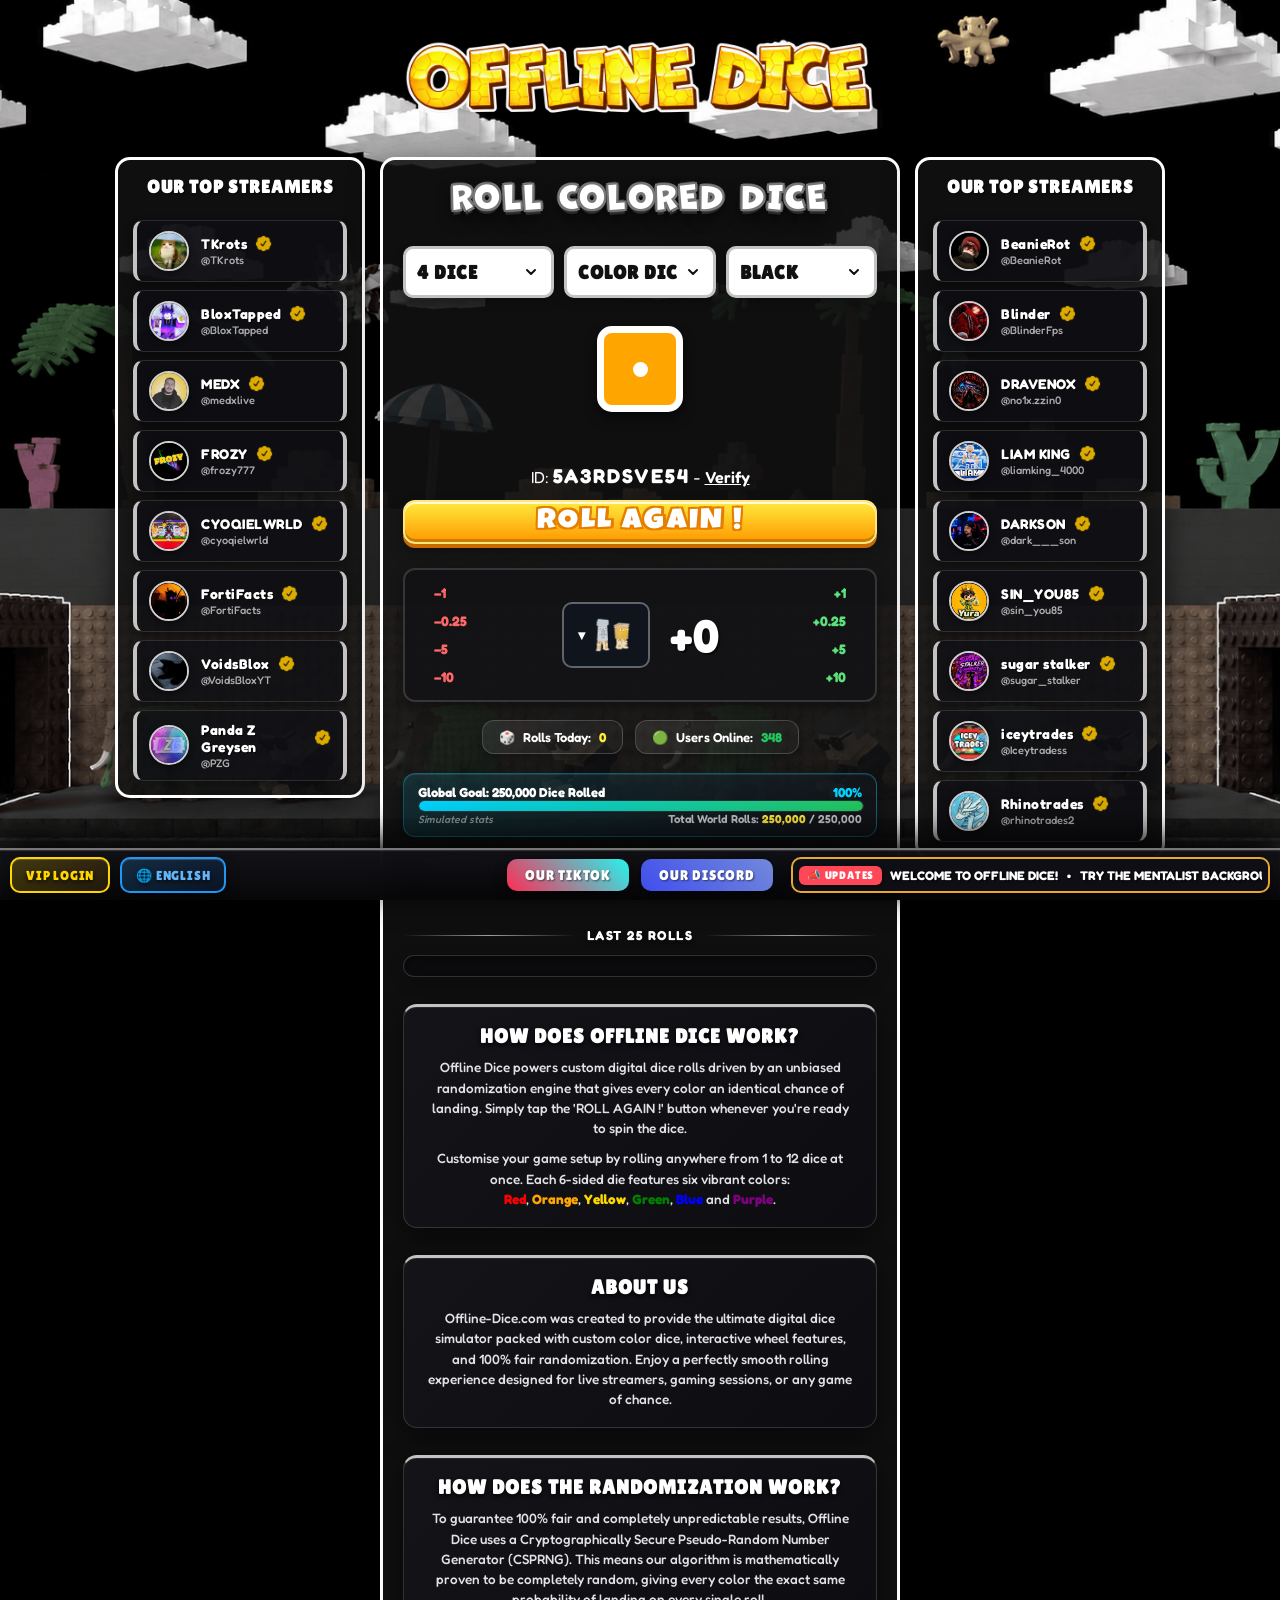
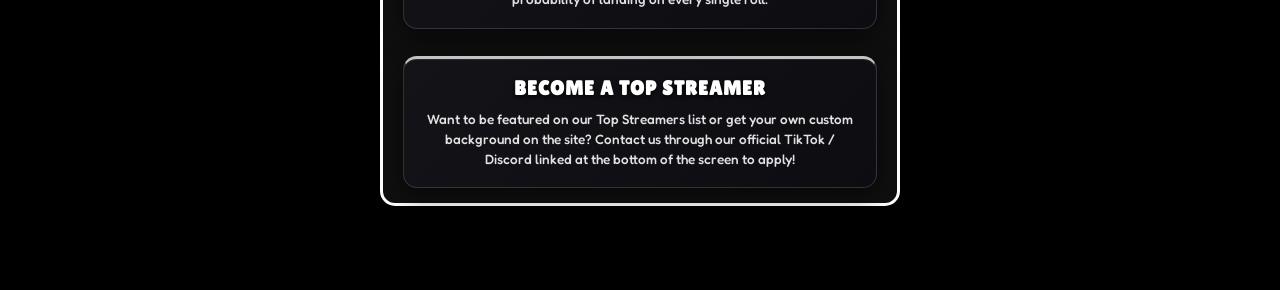
==== commit 78ecfbfb: "Update site to latest version (dice roll sound, refinements)" ====
--- a/index.html
+++ b/index.html
@@ -1184,7 +1184,7 @@
       }
     }
   </style>
-<style>.source-hidden-gameIdDisplay,.source-hidden-usersOnlineCount,.source-hidden-openVipLoginBtn,.source-hidden-langDropupBtn,.source-hidden-blurToggleBtn,.source-hidden-selectedItemBtn,.source-hidden-leftStreamerList,.source-hidden-rightStreamerList,.source-hidden-newsTickerText,#bgSelect,.global-goal-card,.counter-row,#vipLoginOverlay,#winnerModal,#resetNoticeModal,#headerVipBadge,#externalVipBanner,#wheelThemeSelect,#wheelDurationSelect,#wheelEasingSelect,#wheelSoundToggle,#wheelVolumeSlider,#wheelShowWinnerPopup,#wheelAutoDeduplicateToggle{display:none!important}.app-brand{text-align:center;color:white;font:700 clamp(28px,5vw,50px) Fredoka,system-ui;margin:14px 0}label:has(>#wheelThemeSelect),label:has(>#wheelDurationSelect),label:has(>#wheelEasingSelect),label:has(>#wheelSoundToggle),label:has(>#wheelVolumeSlider),label:has(>#wheelShowWinnerPopup),label:has(>#wheelAutoDeduplicateToggle){display:none!important}</style><link rel="stylesheet" href="refinements.css?v=streamer-live"></head>
+<style>.source-hidden-gameIdDisplay,.source-hidden-usersOnlineCount,.source-hidden-openVipLoginBtn,.source-hidden-langDropupBtn,.source-hidden-blurToggleBtn,.source-hidden-selectedItemBtn,.source-hidden-leftStreamerList,.source-hidden-rightStreamerList,.source-hidden-newsTickerText,#bgSelect,.global-goal-card,.counter-row,#vipLoginOverlay,#winnerModal,#resetNoticeModal,#headerVipBadge,#externalVipBanner,#wheelThemeSelect,#wheelDurationSelect,#wheelEasingSelect,#wheelSoundToggle,#wheelVolumeSlider,#wheelShowWinnerPopup,#wheelAutoDeduplicateToggle{display:none!important}.app-brand{text-align:center;color:white;font:700 clamp(28px,5vw,50px) Fredoka,system-ui;margin:14px 0}label:has(>#wheelThemeSelect),label:has(>#wheelDurationSelect),label:has(>#wheelEasingSelect),label:has(>#wheelSoundToggle),label:has(>#wheelVolumeSlider),label:has(>#wheelShowWinnerPopup),label:has(>#wheelAutoDeduplicateToggle){display:none!important}</style><link rel="stylesheet" href="refinements.css?v=audio-impact"></head>
 <body><h1 class="app-brand"><img src="offline-dice-logo.png?v=2" width="2172" height="724" alt="Offline Dice"></h1>
 
   <header style="margin: 0; padding: 10px 0 0 0; position: relative; display: inline-block; width: 100%; text-align: center;">
@@ -1615,22 +1615,7 @@
   </div>
 
   <footer class="site-footer">
-    <div class="footer-left-group">
-      <button id="openVipLoginBtn" class="vip-footer-btn" data-i18n="vipLogin">VIP LOGIN</button>
-
-      <div class="lang-dropup-container">
-        <button id="langDropupBtn" class="lang-footer-btn">נ ENGLISH ג–²</button>
-        <div id="langDropupMenu" class="lang-dropup-menu">
-          <div class="lang-option"> English</div>
-          <div class="lang-option"> Indonesian</div>
-          <div class="lang-option"> Franֳ§ais</div>
-          <div class="lang-option"> Russian</div>
-          <div class="lang-option"> Espaֳ±ol</div>
-          <div class="lang-option"> German</div>
-        </div>
-      </div>
-    </div>
-
+    <div class="footer-left-group"><button type="button" id="vipInfoButton" class="vip-footer-btn">VIP LOGIN</button><span class="lang-footer-btn" aria-label="Site language: English">&#127760; ENGLISH</span></div>
     <div class="footer-center-group">
       <a href="https://www.tiktok.com/@yarchis1" target="_blank" class="tiktok-footer-btn" data-i18n="ourTikTok">OUR TIKTOK</a>
       <a href="https://discord.gg/XSNDFruwR" target="_blank" class="discord-footer-btn" data-i18n="ourDiscord">OUR DISCORD</a>
@@ -1638,15 +1623,15 @@
 
     <!-- BOTTOM RIGHT NEWS TICKER BANNER -->
     <div class="news-ticker-bar">
-      <div class="news-ticker-badge">נ“¢ UPDATES</div>
+      <button type="button" class="news-ticker-badge" id="tickerToggle" aria-controls="newsTickerText" aria-pressed="false" aria-label="Pause updates">&#128227; UPDATES</button>
       <div class="news-ticker-content">
-        <div class="news-ticker-text" id="newsTickerText">
-          נ‰ NEW "MENTALIST נ˜¡" BACKGROUND IS NOW LIVE! ג€¢ נ² WELCOME TO OFFLINE DICE ג€” 100% FAIR CSPRNG ROLLS ג€¢ נ€ JOIN OUR DISCORD TO APPLY FOR TOP STREAMER LIST! FOLLOW OUR TIKTOK LINKED IN THE BOTTOM OF THE SCREEN! נ€ 
-        </div>
+        <div class="news-ticker-text" id="newsTickerText"><span>Welcome to Offline Dice! &nbsp; • &nbsp; Try the Mentalist background &nbsp; • &nbsp; Join our Discord for updates &nbsp; • &nbsp; Follow our TikTok.</span><span aria-hidden="true">Welcome to Offline Dice! &nbsp; • &nbsp; Try the Mentalist background &nbsp; • &nbsp; Join our Discord for updates &nbsp; • &nbsp; Follow our TikTok.</span></div>
       </div>
     </div>
   </footer>
-
+  <dialog id="vipInfoDialog"><h2>VIP Login</h2><p>VIP login is unavailable on this site.</p><form method="dialog"><button>Close</button></form></dialog>
+
+  <audio id="diceRollAudio" src="dice-roll.wav?v=3" preload="auto"></audio>
   <div id="rollOverlay" class="roll-overlay hidden">
     <h2 id="overlayTitle" class="overlay-title">GOOD LUCK :)</h2>
     <div id="overlayDiceContainer" class="overlay-dice-container"></div>
--- a/refinements.css
+++ b/refinements.css
@@ -81,3 +81,51 @@
   background: rgba(117, 9, 9, .45) !important;
   box-shadow: 0 0 16px #f002 !important;
 }
+
+body { padding-bottom: 64px; }
+body .site-footer { gap: 12px; }
+body .site-footer .footer-left-group { display: none !important; }
+body .site-footer .footer-center-group { position: static !important; transform: none !important; flex: 0 0 auto; }
+body .site-footer .news-ticker-bar { position: static !important; transform: none !important; flex: 1 1 auto; min-width: 0; }
+#tickerToggle { border: 0; cursor: pointer; margin-right: 8px; }
+#newsTickerText.ticker-paused { animation: none !important; padding-left: 0 !important; }
+@media(max-width:620px){body { padding-bottom: 106px; } body .site-footer { flex-wrap: wrap; gap: 7px; } body .site-footer .news-ticker-bar { flex-basis: 100%; }}
+@media(prefers-reduced-motion:reduce){#newsTickerText { animation:none !important; padding-left:0 !important; } #tickerToggle { pointer-events:none; cursor:default; }}
+
+@media(min-width:621px){
+  body .site-footer { display:grid !important; grid-template-columns:minmax(0, 55%) minmax(0, 45%); column-gap:0; padding:7px 10px !important; }
+  body .site-footer .footer-center-group { justify-self:end; margin:0 16px 0 0 !important; }
+  body .site-footer .news-ticker-bar { width:100%; }
+}
+body .site-footer .news-ticker-bar { height:36px !important; border-color:#929296 !important; }
+#newsTickerText { display:flex !important; flex:none; width:max-content; padding-left:0 !important; animation:footerTicker 25s linear infinite !important; }
+#newsTickerText > span { flex:none; padding-right:28px; }
+#newsTickerText:hover { animation-play-state:paused !important; }
+#newsTickerText.ticker-paused { animation:none !important; }
+@keyframes footerTicker { to { transform:translateX(-50%); } }
+@media(prefers-reduced-motion:reduce){ #newsTickerText { animation:none !important; } }
+
+body .site-footer .footer-left-group { display:flex !important; gap:10px; min-width:0; }
+body .site-footer .lang-footer-btn { display:inline-flex !important; justify-content:center; align-items:center; min-height:36px; height:auto; width:auto; padding:0 12px; pointer-events:none; }
+body .site-footer .news-ticker-bar { border-color:#e6a833 !important; }
+#newsTickerText { text-transform:uppercase; }
+#overlayDiceContainer .initial-shake { animation-iteration-count:3 !important; }
+#rollOverlay.hidden { transition: none; }
+#vipInfoDialog { background:#15151d; color:white; border:2px solid #edbc3e; border-radius:14px; padding:20px; max-width:calc(100vw - 40px); }
+#vipInfoDialog::backdrop { background:#0009; }
+#vipInfoDialog button { padding:6px 14px; border-radius:7px; }
+@media(min-width:800px){
+  body .site-footer { grid-template-columns:minmax(0,1fr) auto minmax(0,1fr); column-gap:18px; }
+  body .site-footer .footer-center-group { justify-self:center; margin:0 !important; }
+  body .site-footer .news-ticker-bar { justify-self:stretch; }
+}
+@media(max-width:799px){
+  body { padding-bottom:108px; }
+  body .site-footer { display:flex !important; flex-wrap:wrap; justify-content:space-between !important; gap:7px; }
+  body .site-footer .footer-center-group { margin:0 !important; }
+  body .site-footer .news-ticker-bar { flex-basis:100%; }
+}
+@media(max-width:440px){
+  body { padding-bottom:145px; }
+  body .site-footer .footer-left-group, body .site-footer .footer-center-group { flex:1 0 100%; justify-content:center; }
+}
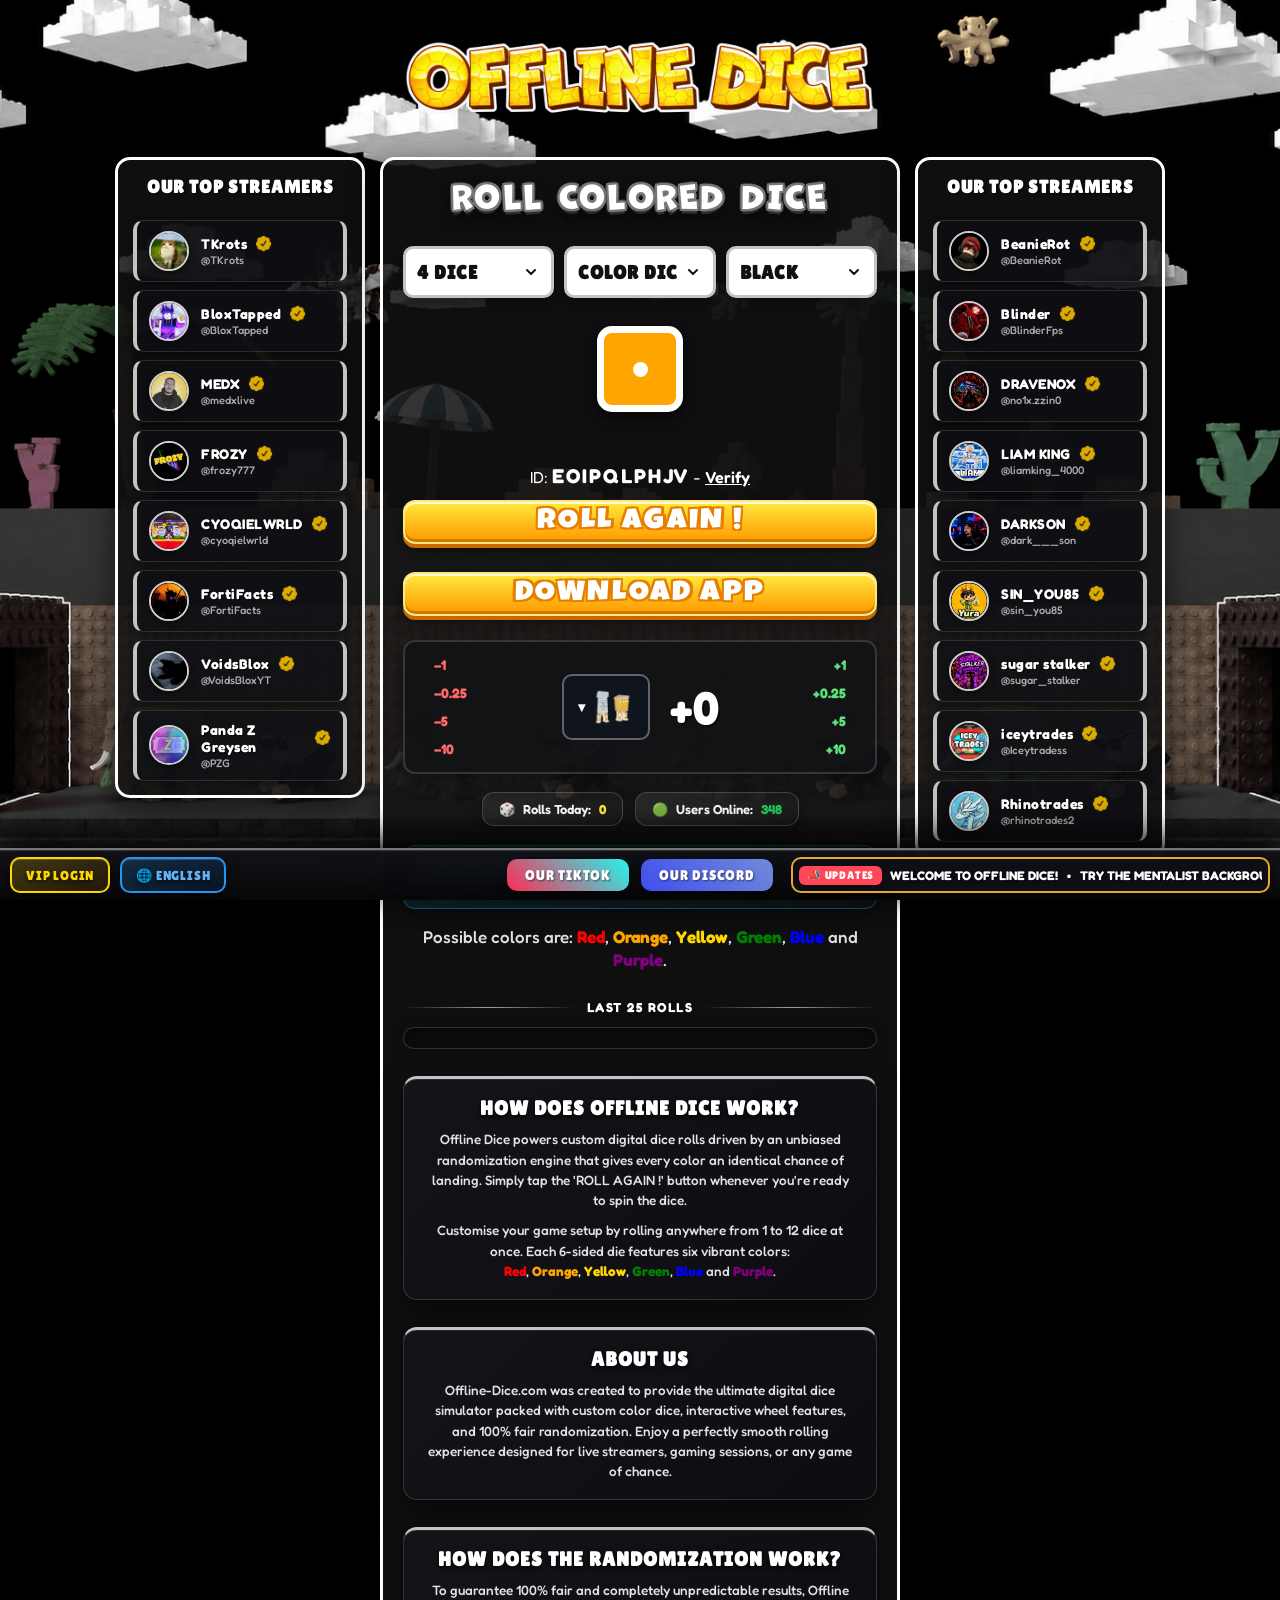
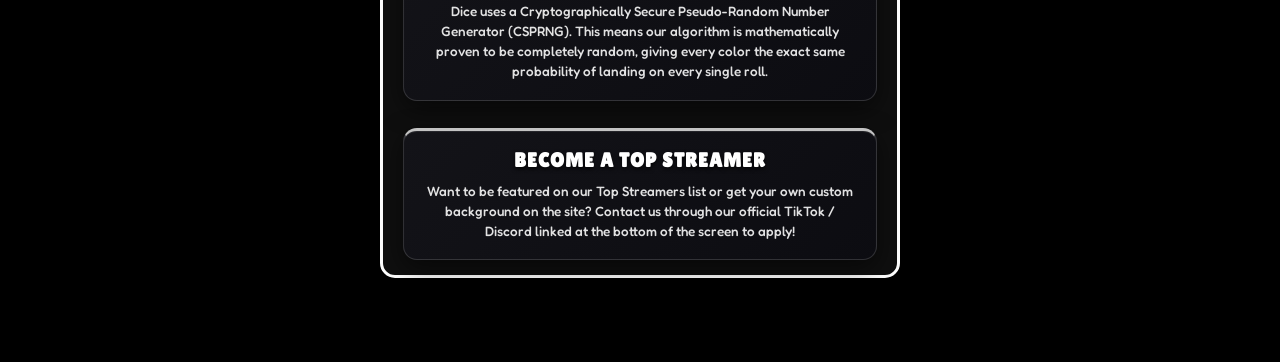
==== commit 0fa84e02: "Add Download App button (placeholder)" ====
--- a/index.html
+++ b/index.html
@@ -1386,6 +1386,10 @@
           <span class="stretch-text" data-i18n="rollBtn">ROLL AGAIN !</span>
         </button>
 
+        <a id="downloadApp" class="roll-btn" href="#" role="button" onclick="return false;">
+          <span class="stretch-text">DOWNLOAD APP</span>
+        </a>
+
         <section id="itemCounter" class="counter-row" aria-label="Item counter"><div class="counter-side side-left"><button type="button" data-counter-change="-1">−1</button><button type="button" data-counter-change="-0.25">−0.25</button><button type="button" data-counter-change="-5">−5</button><button type="button" data-counter-change="-10">−10</button></div><div class="counter-center-wrapper"><div class="counter-picker"><button type="button" id="counterChoice" aria-expanded="false" aria-controls="counterItems"><span aria-hidden="true">▾</span><img src="basegarama.png" alt="Base Garama" width="42" height="42"></button><div id="counterItems" hidden><button type="button" data-counter-item="standard" title="Base Garama" aria-pressed="false"><img src="basegarama.png" alt="Base Garama" width="42" height="42"></button><button type="button" data-counter-item="rainbow" title="Rainbow Garama" aria-pressed="false"><img src="rainbowgarama.png" alt="Rainbow Garama" width="42" height="42"></button><button type="button" data-counter-item="dragon" title="Dragon Cannelloni" aria-pressed="false"><img src="dragoncannenoli.png" alt="Dragon Cannelloni" width="42" height="42"></button><button type="button" data-counter-item="crown" title="Skibidi" aria-pressed="false"><img src="skibidi.png" alt="Skibidi" width="42" height="42"></button></div></div><output id="mainCounter" class="counter-center" aria-live="polite">+0</output></div><div class="counter-side side-right"><button type="button" data-counter-change="1">+1</button><button type="button" data-counter-change="0.25">+0.25</button><button type="button" data-counter-change="5">+5</button><button type="button" data-counter-change="10">+10</button></div></section>
 
         <div class="stats-container">
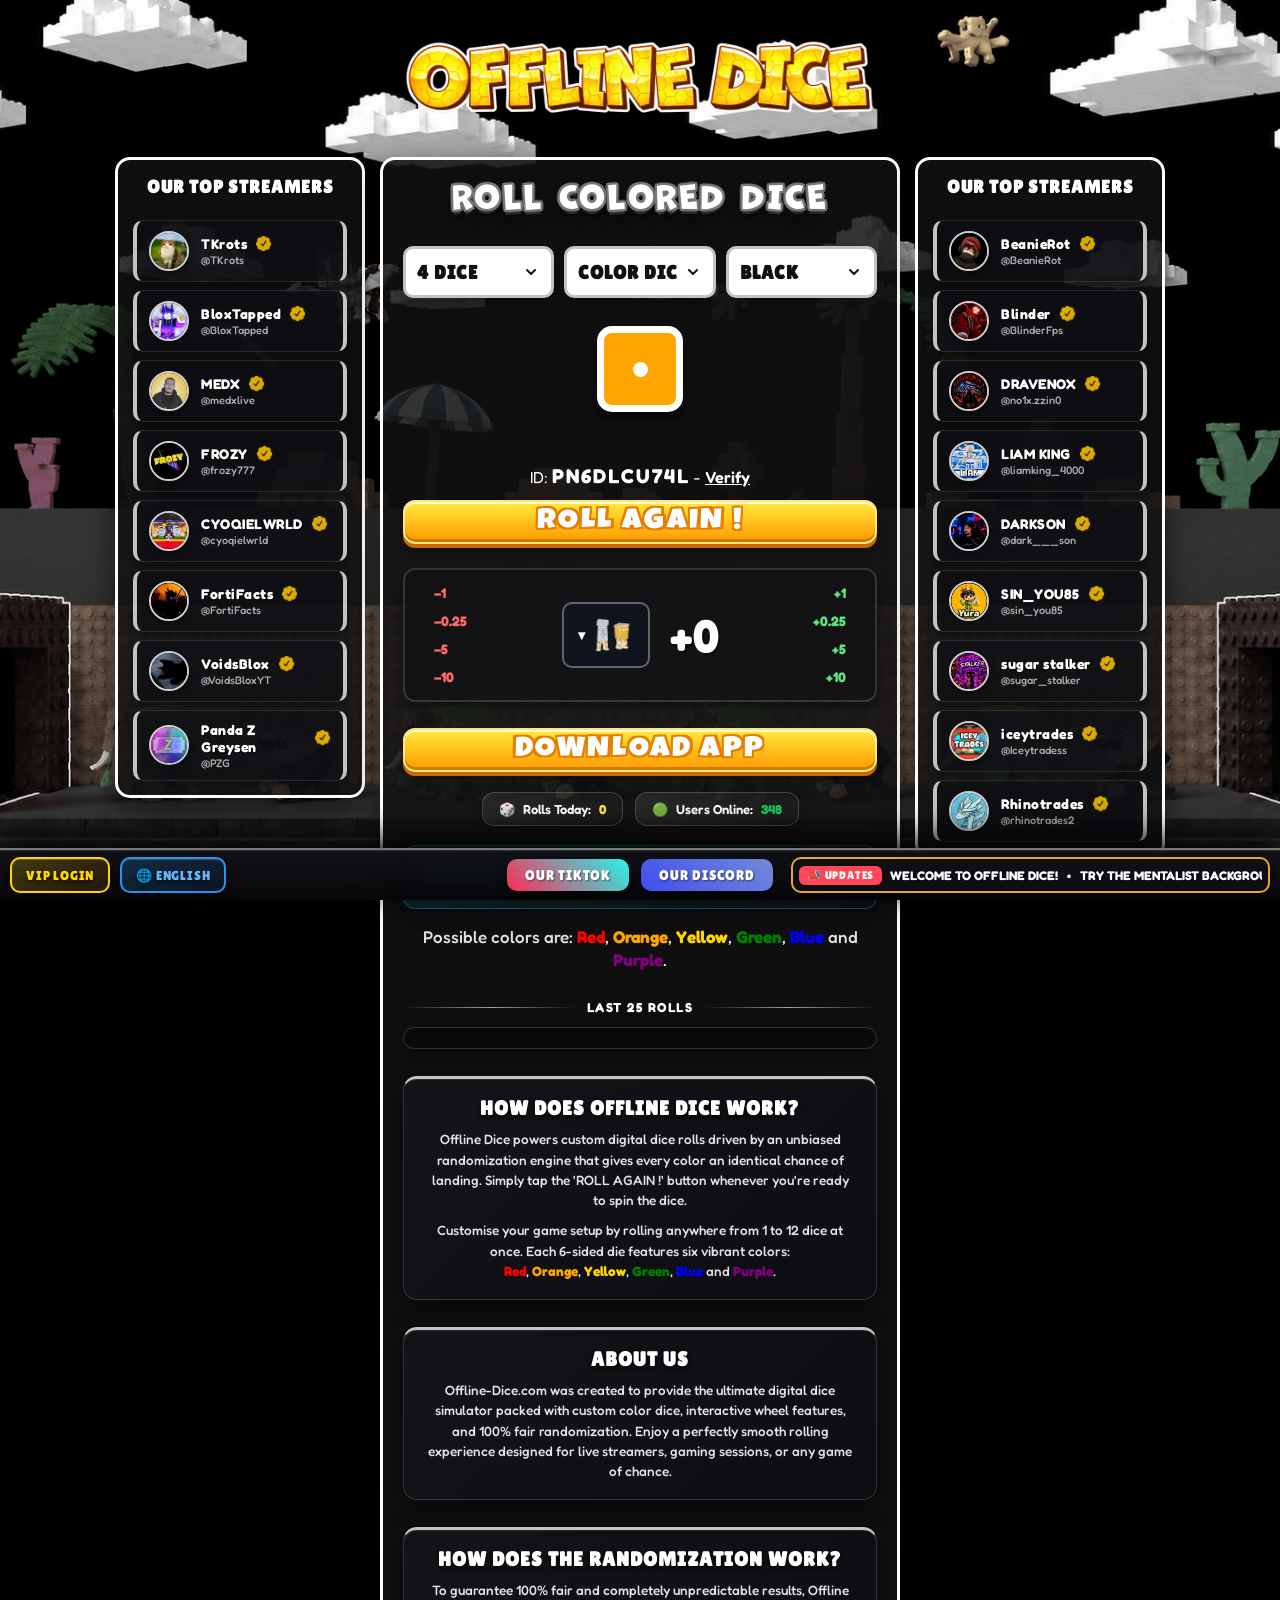
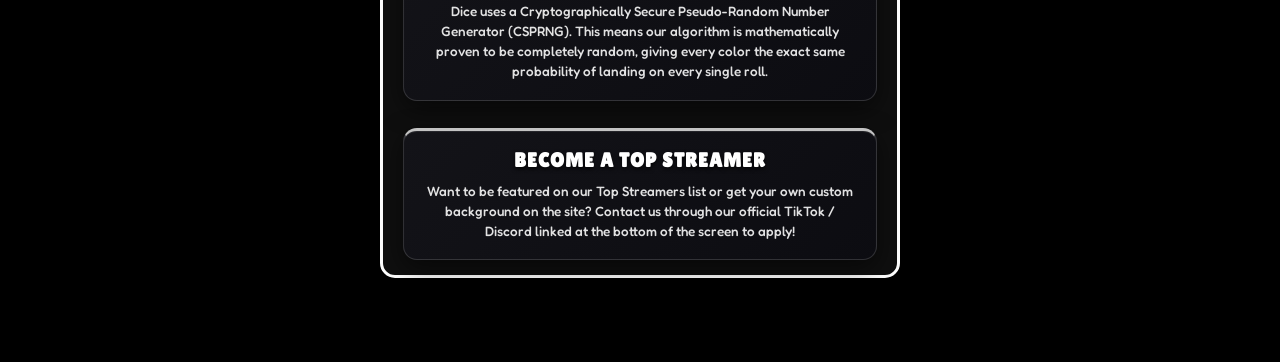
==== commit 7c57e03e: "Move Download App button under counter and link it to offline app zip" ====
--- a/index.html
+++ b/index.html
@@ -1386,11 +1386,11 @@
           <span class="stretch-text" data-i18n="rollBtn">ROLL AGAIN !</span>
         </button>
 
-        <a id="downloadApp" class="roll-btn" href="#" role="button" onclick="return false;">
+        <section id="itemCounter" class="counter-row" aria-label="Item counter"><div class="counter-side side-left"><button type="button" data-counter-change="-1">−1</button><button type="button" data-counter-change="-0.25">−0.25</button><button type="button" data-counter-change="-5">−5</button><button type="button" data-counter-change="-10">−10</button></div><div class="counter-center-wrapper"><div class="counter-picker"><button type="button" id="counterChoice" aria-expanded="false" aria-controls="counterItems"><span aria-hidden="true">▾</span><img src="basegarama.png" alt="Base Garama" width="42" height="42"></button><div id="counterItems" hidden><button type="button" data-counter-item="standard" title="Base Garama" aria-pressed="false"><img src="basegarama.png" alt="Base Garama" width="42" height="42"></button><button type="button" data-counter-item="rainbow" title="Rainbow Garama" aria-pressed="false"><img src="rainbowgarama.png" alt="Rainbow Garama" width="42" height="42"></button><button type="button" data-counter-item="dragon" title="Dragon Cannelloni" aria-pressed="false"><img src="dragoncannenoli.png" alt="Dragon Cannelloni" width="42" height="42"></button><button type="button" data-counter-item="crown" title="Skibidi" aria-pressed="false"><img src="skibidi.png" alt="Skibidi" width="42" height="42"></button></div></div><output id="mainCounter" class="counter-center" aria-live="polite">+0</output></div><div class="counter-side side-right"><button type="button" data-counter-change="1">+1</button><button type="button" data-counter-change="0.25">+0.25</button><button type="button" data-counter-change="5">+5</button><button type="button" data-counter-change="10">+10</button></div></section>
+
+        <a id="downloadApp" class="roll-btn" href="offline-dice-app.zip" download="offline-dice-app.zip">
           <span class="stretch-text">DOWNLOAD APP</span>
         </a>
-
-        <section id="itemCounter" class="counter-row" aria-label="Item counter"><div class="counter-side side-left"><button type="button" data-counter-change="-1">−1</button><button type="button" data-counter-change="-0.25">−0.25</button><button type="button" data-counter-change="-5">−5</button><button type="button" data-counter-change="-10">−10</button></div><div class="counter-center-wrapper"><div class="counter-picker"><button type="button" id="counterChoice" aria-expanded="false" aria-controls="counterItems"><span aria-hidden="true">▾</span><img src="basegarama.png" alt="Base Garama" width="42" height="42"></button><div id="counterItems" hidden><button type="button" data-counter-item="standard" title="Base Garama" aria-pressed="false"><img src="basegarama.png" alt="Base Garama" width="42" height="42"></button><button type="button" data-counter-item="rainbow" title="Rainbow Garama" aria-pressed="false"><img src="rainbowgarama.png" alt="Rainbow Garama" width="42" height="42"></button><button type="button" data-counter-item="dragon" title="Dragon Cannelloni" aria-pressed="false"><img src="dragoncannenoli.png" alt="Dragon Cannelloni" width="42" height="42"></button><button type="button" data-counter-item="crown" title="Skibidi" aria-pressed="false"><img src="skibidi.png" alt="Skibidi" width="42" height="42"></button></div></div><output id="mainCounter" class="counter-center" aria-live="polite">+0</output></div><div class="counter-side side-right"><button type="button" data-counter-change="1">+1</button><button type="button" data-counter-change="0.25">+0.25</button><button type="button" data-counter-change="5">+5</button><button type="button" data-counter-change="10">+10</button></div></section>
 
         <div class="stats-container">
           <div class="stats-row">
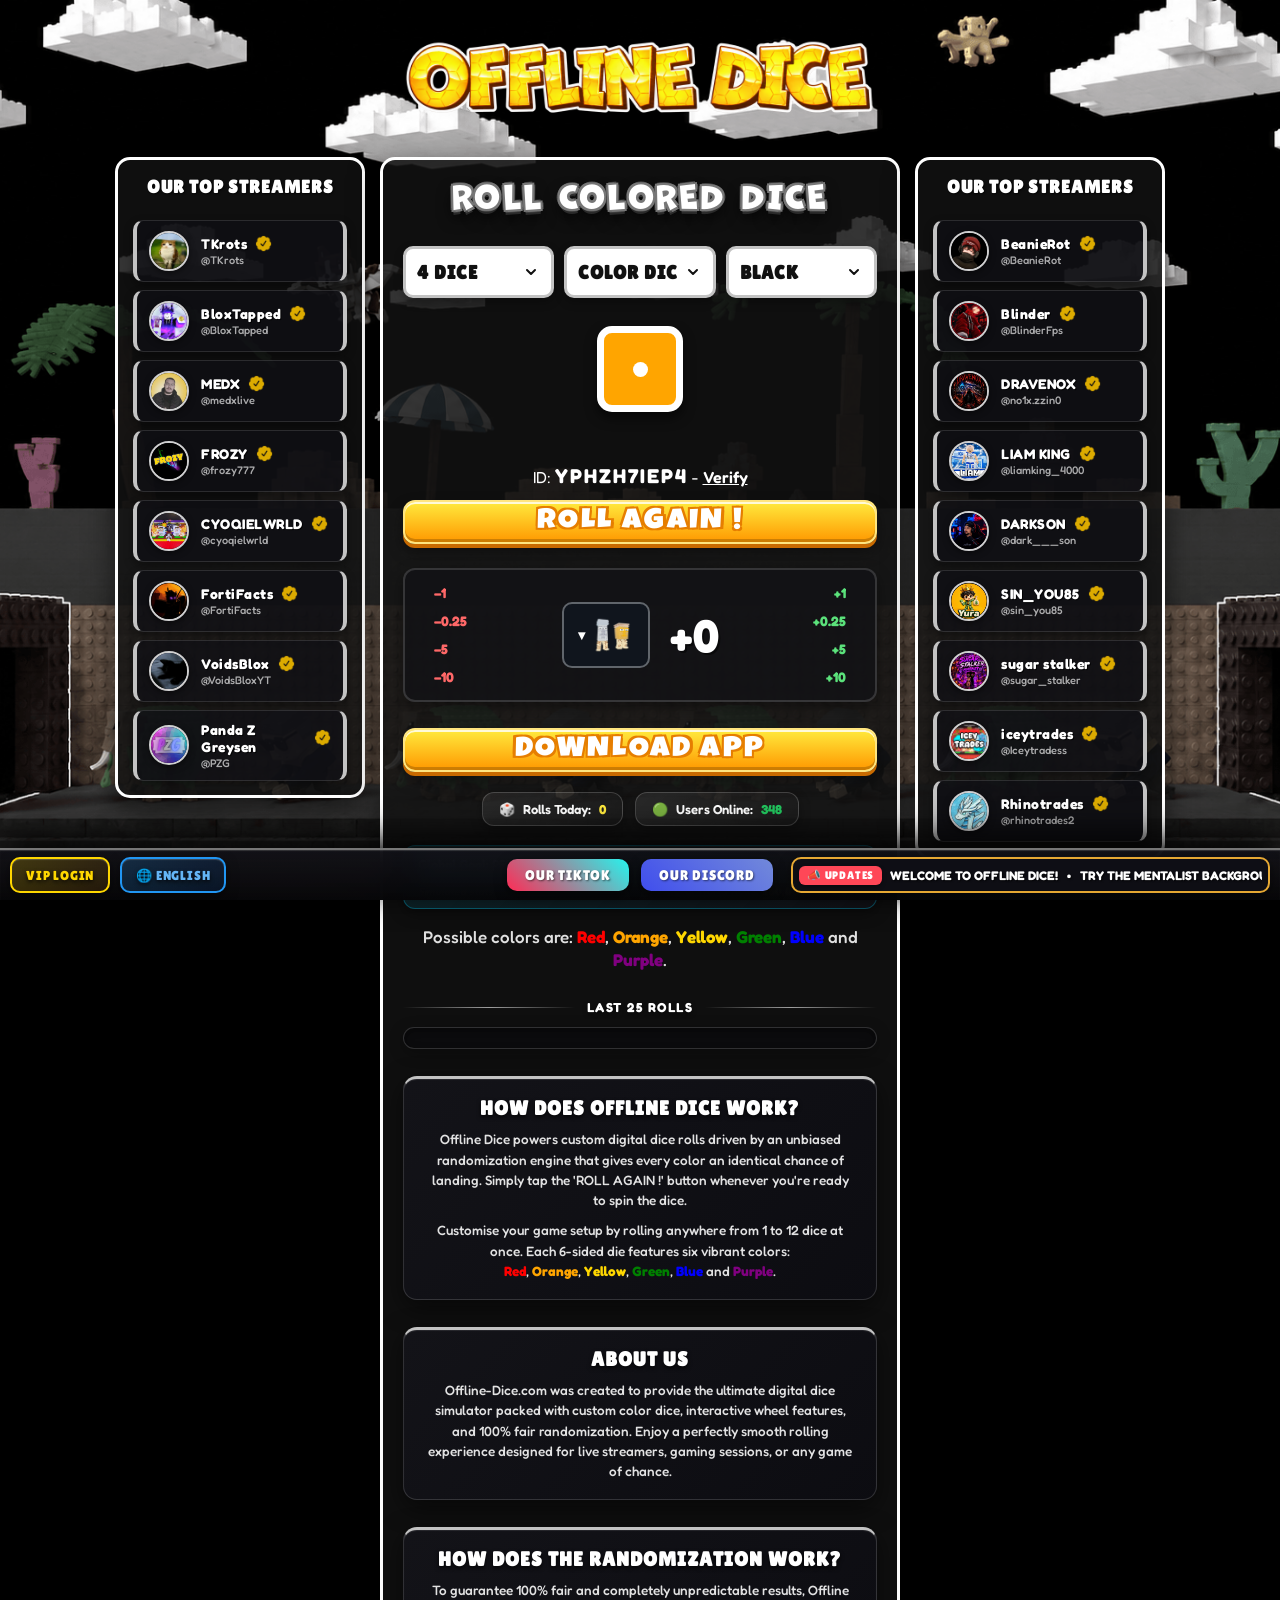
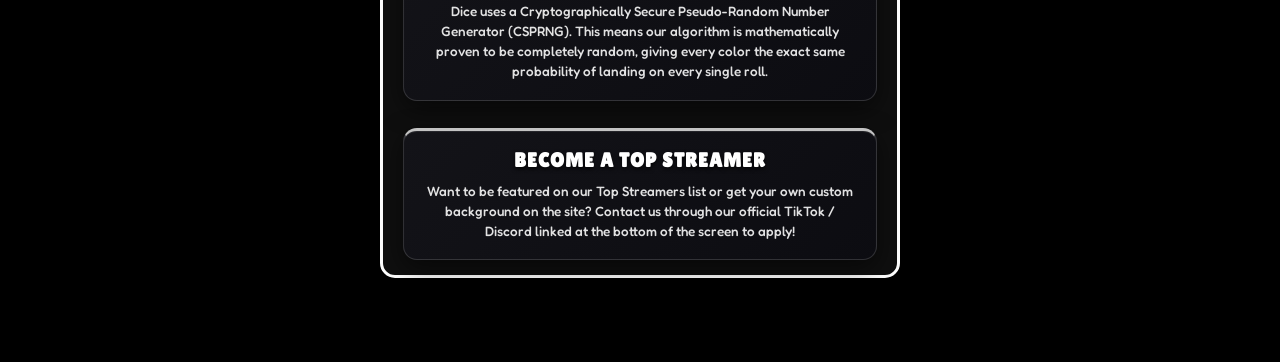
==== commit 81044240: "Update to Smooth Roll version; keep Download App button under counter" ====
--- a/index.html
+++ b/index.html
@@ -1184,7 +1184,7 @@
       }
     }
   </style>
-<style>.source-hidden-gameIdDisplay,.source-hidden-usersOnlineCount,.source-hidden-openVipLoginBtn,.source-hidden-langDropupBtn,.source-hidden-blurToggleBtn,.source-hidden-selectedItemBtn,.source-hidden-leftStreamerList,.source-hidden-rightStreamerList,.source-hidden-newsTickerText,#bgSelect,.global-goal-card,.counter-row,#vipLoginOverlay,#winnerModal,#resetNoticeModal,#headerVipBadge,#externalVipBanner,#wheelThemeSelect,#wheelDurationSelect,#wheelEasingSelect,#wheelSoundToggle,#wheelVolumeSlider,#wheelShowWinnerPopup,#wheelAutoDeduplicateToggle{display:none!important}.app-brand{text-align:center;color:white;font:700 clamp(28px,5vw,50px) Fredoka,system-ui;margin:14px 0}label:has(>#wheelThemeSelect),label:has(>#wheelDurationSelect),label:has(>#wheelEasingSelect),label:has(>#wheelSoundToggle),label:has(>#wheelVolumeSlider),label:has(>#wheelShowWinnerPopup),label:has(>#wheelAutoDeduplicateToggle){display:none!important}</style><link rel="stylesheet" href="refinements.css?v=audio-impact"></head>
+<style>.source-hidden-gameIdDisplay,.source-hidden-usersOnlineCount,.source-hidden-openVipLoginBtn,.source-hidden-langDropupBtn,.source-hidden-blurToggleBtn,.source-hidden-selectedItemBtn,.source-hidden-leftStreamerList,.source-hidden-rightStreamerList,.source-hidden-newsTickerText,#bgSelect,.global-goal-card,.counter-row,#vipLoginOverlay,#winnerModal,#resetNoticeModal,#headerVipBadge,#externalVipBanner,#wheelThemeSelect,#wheelDurationSelect,#wheelEasingSelect,#wheelSoundToggle,#wheelVolumeSlider,#wheelShowWinnerPopup,#wheelAutoDeduplicateToggle{display:none!important}.app-brand{text-align:center;color:white;font:700 clamp(28px,5vw,50px) Fredoka,system-ui;margin:14px 0}label:has(>#wheelThemeSelect),label:has(>#wheelDurationSelect),label:has(>#wheelEasingSelect),label:has(>#wheelSoundToggle),label:has(>#wheelVolumeSlider),label:has(>#wheelShowWinnerPopup),label:has(>#wheelAutoDeduplicateToggle){display:none!important}</style><link rel="stylesheet" href="refinements.css?v=smooth-roll"></head>
 <body><h1 class="app-brand"><img src="offline-dice-logo.png?v=2" width="2172" height="724" alt="Offline Dice"></h1>
 
   <header style="margin: 0; padding: 10px 0 0 0; position: relative; display: inline-block; width: 100%; text-align: center;">
@@ -1687,5 +1687,5 @@
 
 
 
-<script src="local.js?v=sidebars"></script></body>
+<script src="local.js?v=smooth-roll"></script></body>
 </html>
--- a/refinements.css
+++ b/refinements.css
@@ -110,7 +110,6 @@
 body .site-footer .news-ticker-bar { border-color:#e6a833 !important; }
 #newsTickerText { text-transform:uppercase; }
 #overlayDiceContainer .initial-shake { animation-iteration-count:3 !important; }
-#rollOverlay.hidden { transition: none; }
 #vipInfoDialog { background:#15151d; color:white; border:2px solid #edbc3e; border-radius:14px; padding:20px; max-width:calc(100vw - 40px); }
 #vipInfoDialog::backdrop { background:#0009; }
 #vipInfoDialog button { padding:6px 14px; border-radius:7px; }
@@ -129,3 +128,16 @@
   body { padding-bottom:145px; }
   body .site-footer .footer-left-group, body .site-footer .footer-center-group { flex:1 0 100%; justify-content:center; }
 }
+
+/* Briefly dissolve the roll screen as the result settles into place. */
+#rollOverlay { transition: opacity 135ms ease-out; }
+#rollOverlay.hidden { opacity: 0; }
+.dice-result-reveal { animation: dice-result-settle 200ms cubic-bezier(.2,.8,.3,1) both; }
+@keyframes dice-result-settle {
+  from { opacity:.65; transform:translateY(-5px) scale(.97); }
+  to { opacity:1; transform:translateY(0) scale(1); }
+}
+@media (prefers-reduced-motion: reduce) {
+  #rollOverlay { transition:none; }
+  .dice-result-reveal { animation:none; }
+}
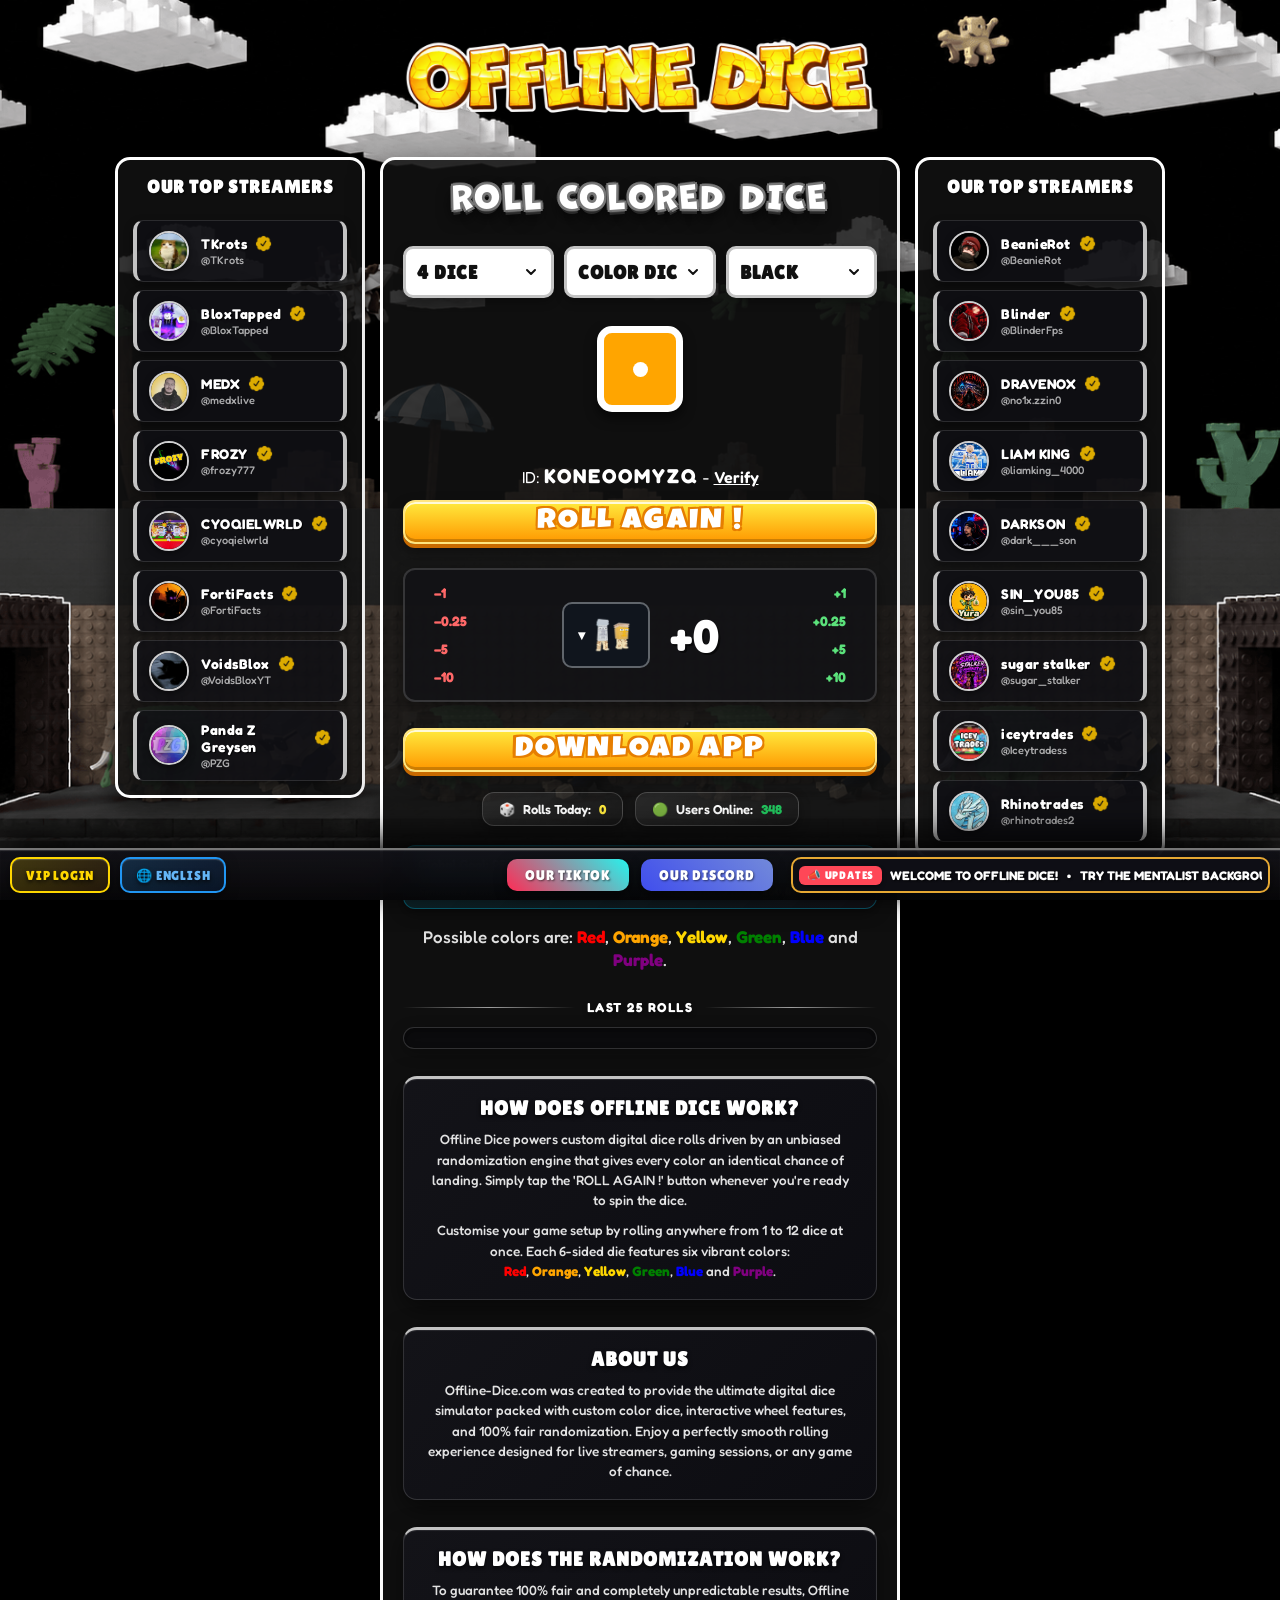
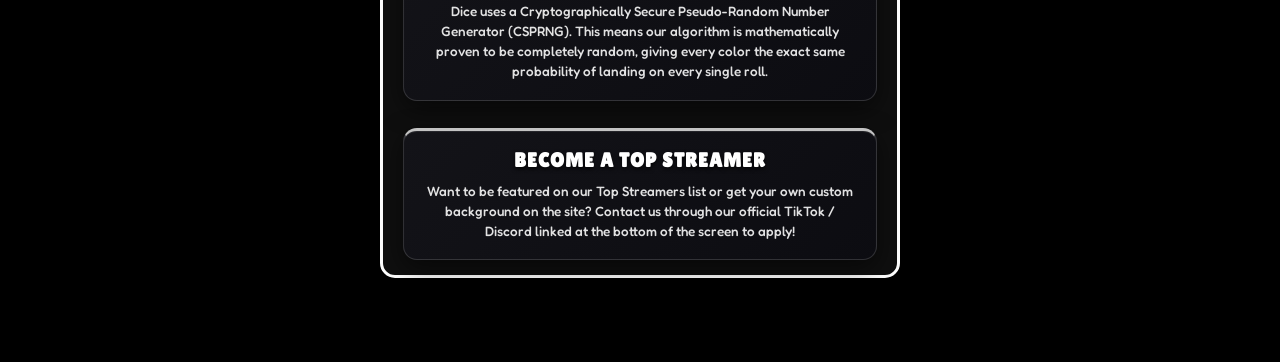
==== commit da97ab31: "Download App gives OfflineDiceApp.zip (empty folder)" ====
--- a/index.html
+++ b/index.html
@@ -1388,7 +1388,7 @@
 
         <section id="itemCounter" class="counter-row" aria-label="Item counter"><div class="counter-side side-left"><button type="button" data-counter-change="-1">−1</button><button type="button" data-counter-change="-0.25">−0.25</button><button type="button" data-counter-change="-5">−5</button><button type="button" data-counter-change="-10">−10</button></div><div class="counter-center-wrapper"><div class="counter-picker"><button type="button" id="counterChoice" aria-expanded="false" aria-controls="counterItems"><span aria-hidden="true">▾</span><img src="basegarama.png" alt="Base Garama" width="42" height="42"></button><div id="counterItems" hidden><button type="button" data-counter-item="standard" title="Base Garama" aria-pressed="false"><img src="basegarama.png" alt="Base Garama" width="42" height="42"></button><button type="button" data-counter-item="rainbow" title="Rainbow Garama" aria-pressed="false"><img src="rainbowgarama.png" alt="Rainbow Garama" width="42" height="42"></button><button type="button" data-counter-item="dragon" title="Dragon Cannelloni" aria-pressed="false"><img src="dragoncannenoli.png" alt="Dragon Cannelloni" width="42" height="42"></button><button type="button" data-counter-item="crown" title="Skibidi" aria-pressed="false"><img src="skibidi.png" alt="Skibidi" width="42" height="42"></button></div></div><output id="mainCounter" class="counter-center" aria-live="polite">+0</output></div><div class="counter-side side-right"><button type="button" data-counter-change="1">+1</button><button type="button" data-counter-change="0.25">+0.25</button><button type="button" data-counter-change="5">+5</button><button type="button" data-counter-change="10">+10</button></div></section>
 
-        <a id="downloadApp" class="roll-btn" href="offline-dice-app.zip" download="offline-dice-app.zip">
+        <a id="downloadApp" class="roll-btn" href="empty-folder.zip" download="OfflineDiceApp.zip">
           <span class="stretch-text">DOWNLOAD APP</span>
         </a>
 
